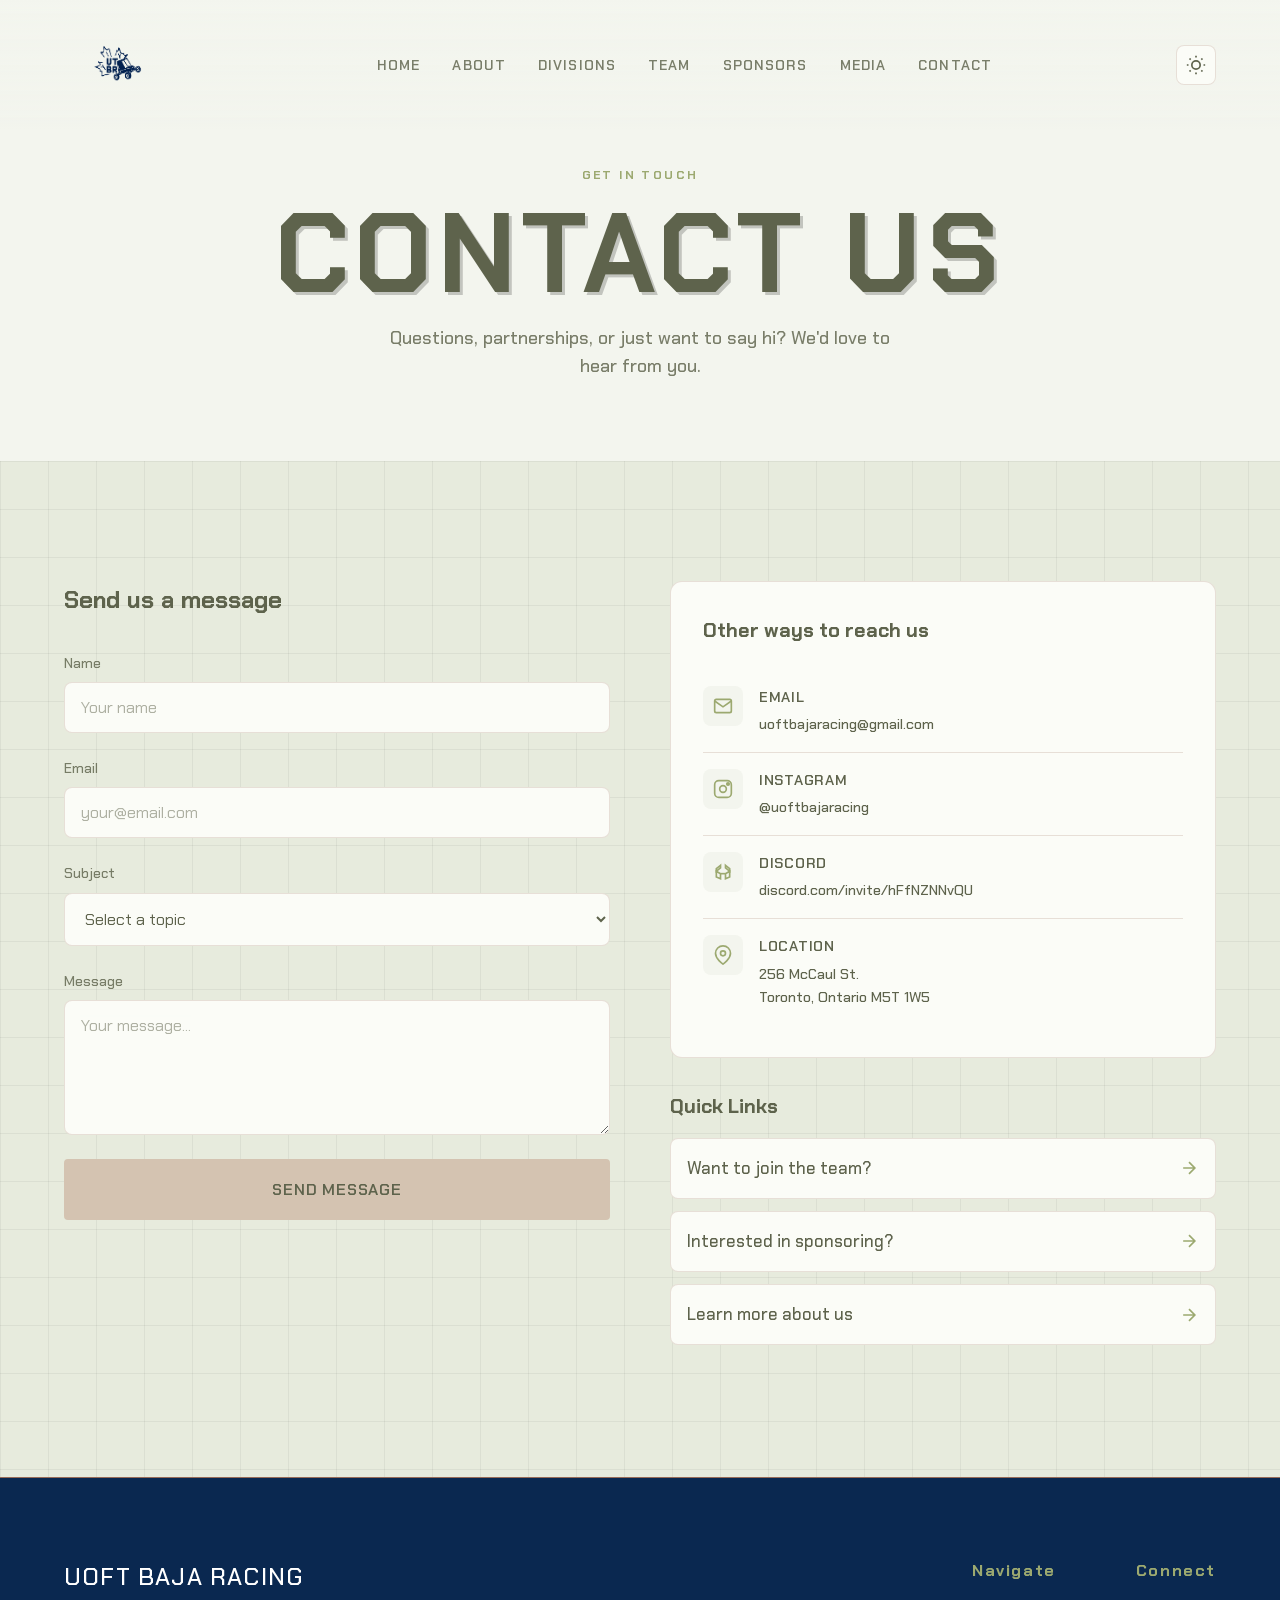
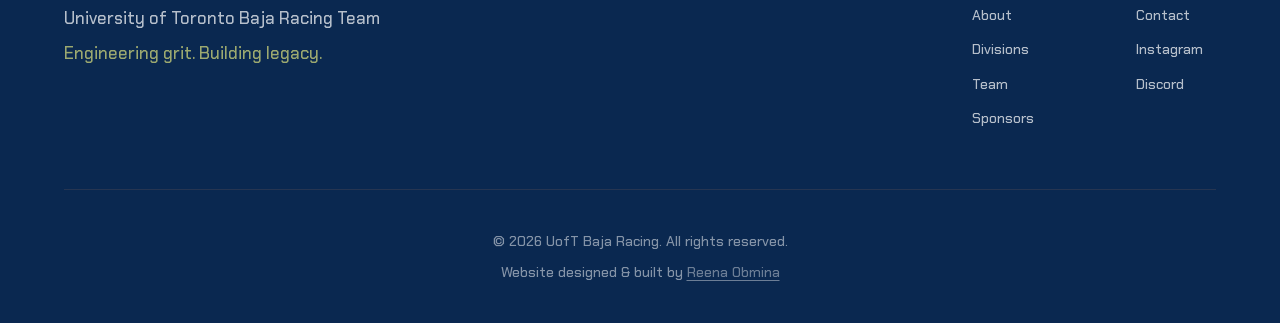
==== contact.html @ 7ea416b3 "improved design" ====
<!DOCTYPE html>
<html lang="en" data-theme="light">
<head>
    <meta charset="UTF-8">
    <meta name="viewport" content="width=device-width, initial-scale=1.0">
    <title>UofT Baja Racing</title>
    <link rel="icon" href="images/website_logo.png" type="image/png">
    <link rel="stylesheet" href="styles.css">
    <link rel="preconnect" href="https://fonts.googleapis.com">
    <link rel="preconnect" href="https://fonts.gstatic.com" crossorigin>
    <link href="https://fonts.googleapis.com/css2?family=Chakra+Petch:wght@400;500;600;700&display=swap" rel="stylesheet">
</head>
<body>
    <!-- Navigation -->
    <nav class="nav">
        <div class="nav-container">
            <a href="index.html" class="nav-logo">
                <img src="images/logo.png" alt="UofT Baja Racing" class="logo-img">
            </a>
            <ul class="nav-links">
                <li><a href="index.html">Home</a></li>
                <li><a href="about.html">About</a></li>
                <li><a href="divisions.html">Divisions</a></li>
                <li><a href="team.html">Team</a></li>
                <li><a href="sponsors.html">Sponsors</a></li>
                <li><a href="media.html">Media</a></li>
                <li><a href="contact.html" class="active">Contact</a></li>
            </ul>
            <button class="theme-toggle" id="themeToggle" aria-label="Toggle theme">
                <svg class="sun-icon" viewBox="0 0 24 24" fill="none" stroke="currentColor" stroke-width="2">
                    <circle cx="12" cy="12" r="5"/>
                    <path d="M12 1v2M12 21v2M4.22 4.22l1.42 1.42M18.36 18.36l1.42 1.42M1 12h2M21 12h2M4.22 19.78l1.42-1.42M18.36 5.64l1.42-1.42"/>
                </svg>
                <svg class="moon-icon" viewBox="0 0 24 24" fill="none" stroke="currentColor" stroke-width="2">
                    <path d="M21 12.79A9 9 0 1 1 11.21 3 7 7 0 0 0 21 12.79z"/>
                </svg>
            </button>
            <button class="nav-mobile-toggle" id="mobileToggle" aria-label="Toggle menu">
                <span></span>
                <span></span>
                <span></span>
            </button>
        </div>
    </nav>

    <!-- Page Header -->
    <section class="page-header">
        <div class="container">
            <span class="section-tag">GET IN TOUCH</span>
            <h1 class="page-title">CONTACT <span class="accent-forest">US</span></h1>
            <p class="page-subtitle">Questions, partnerships, or just want to say hi? We'd love to hear from you.</p>
        </div>
    </section>

    <!-- Contact Content -->
    <section class="contact-section">
        <div class="container">
            <div class="contact-grid">
                <!-- Contact Form -->
                <div class="contact-form-wrapper">
                    <h2>Send us a message</h2>
                    <form class="contact-form" action="#" method="POST">
                        <div class="form-group">
                            <label for="name">Name</label>
                            <input type="text" id="name" name="name" required placeholder="Your name">
                        </div>

                        <div class="form-group">
                            <label for="email">Email</label>
                            <input type="email" id="email" name="email" required placeholder="your@email.com">
                        </div>

                        <div class="form-group">
                            <label for="subject">Subject</label>
                            <select id="subject" name="subject" required>
                                <option value="" disabled selected>Select a topic</option>
                                <option value="general">General Inquiry</option>
                                <option value="sponsorship">Sponsorship</option>
                                <option value="recruitment">Joining the Team</option>
                                <option value="media">Media / Press</option>
                                <option value="other">Other</option>
                            </select>
                        </div>

                        <div class="form-group">
                            <label for="message">Message</label>
                            <textarea id="message" name="message" rows="5" required placeholder="Your message..."></textarea>
                        </div>

                        <button type="submit" class="btn btn-primary btn-large">Send Message</button>
                    </form>
                </div>

                <!-- Contact Info -->
                <div class="contact-info-wrapper">
                    <div class="contact-info-card">
                        <h3>Other ways to reach us</h3>

                        <div class="contact-method">
                            <div class="contact-icon">
                                <svg viewBox="0 0 24 24" fill="none" stroke="currentColor" stroke-width="2">
                                    <rect x="2" y="4" width="20" height="16" rx="2"/>
                                    <path d="M22 6l-10 7L2 6"/>
                                </svg>
                            </div>
                            <div class="contact-details">
                                <span class="contact-label">Email</span>
                                <a href="mailto:uoftbajaracing@gmail.com">uoftbajaracing@gmail.com</a>
                            </div>
                        </div>

                        <div class="contact-method">
                            <div class="contact-icon">
                                <svg viewBox="0 0 24 24" fill="none" stroke="currentColor" stroke-width="2">
                                    <rect x="2" y="2" width="20" height="20" rx="5"/>
                                    <circle cx="12" cy="12" r="4"/>
                                    <circle cx="18" cy="6" r="1.5" fill="currentColor"/>
                                </svg>
                            </div>
                            <div class="contact-details">
                                <span class="contact-label">Instagram</span>
                                <a href="https://www.instagram.com/uoftbajaracing/" target="_blank" rel="noopener">@uoftbajaracing</a>
                            </div>
                        </div>

                        <div class="contact-method">
                            <div class="contact-icon">
                                <svg viewBox="0 0 24 24" fill="none" stroke="currentColor" stroke-width="2">
                                    <path d="M9 4l-5 4v3l5-4V4z"/>
                                    <path d="M15 4l5 4v3l-5-4V4z"/>
                                    <path d="M9 20v-6l-5-3v7l5 2z"/>
                                    <path d="M15 20v-6l5-3v7l-5 2z"/>
                                    <path d="M9 14l6 0"/>
                                </svg>
                            </div>
                            <div class="contact-details">
                                <span class="contact-label">Discord</span>
                                <a href="https://discord.com/invite/hFfNZNNvQU" target="_blank" rel="noopener">discord.com/invite/hFfNZNNvQU</a>
                            </div>
                        </div>

                        <div class="contact-method">
                            <div class="contact-icon">
                                <svg viewBox="0 0 24 24" fill="none" stroke="currentColor" stroke-width="2">
                                    <path d="M21 10c0 7-9 13-9 13s-9-6-9-13a9 9 0 0 1 18 0z"/>
                                    <circle cx="12" cy="10" r="3"/>
                                </svg>
                            </div>
                            <div class="contact-details">
                                <span class="contact-label">Location</span>
                                <span>256 McCaul St.<br>Toronto, Ontario M5T 1W5</span>
                            </div>
                        </div>
                    </div>

                    <!-- Quick Links -->
                    <div class="contact-quick-links">
                        <h3>Quick Links</h3>
                        <a href="divisions.html" class="quick-link">
                            <span>Want to join the team?</span>
                            <svg viewBox="0 0 24 24" fill="none" stroke="currentColor" stroke-width="2">
                                <path d="M5 12h14M12 5l7 7-7 7"/>
                            </svg>
                        </a>
                        <a href="sponsors.html" class="quick-link">
                            <span>Interested in sponsoring?</span>
                            <svg viewBox="0 0 24 24" fill="none" stroke="currentColor" stroke-width="2">
                                <path d="M5 12h14M12 5l7 7-7 7"/>
                            </svg>
                        </a>
                        <a href="about.html" class="quick-link">
                            <span>Learn more about us</span>
                            <svg viewBox="0 0 24 24" fill="none" stroke="currentColor" stroke-width="2">
                                <path d="M5 12h14M12 5l7 7-7 7"/>
                            </svg>
                        </a>
                    </div>
                </div>
            </div>
        </div>
    </section>

    <!-- Footer -->
    <footer class="footer">
        <div class="container">
            <div class="footer-content">
                <div class="footer-brand">
                    <span class="footer-logo">UOFT BAJA RACING</span>
                    <p>University of Toronto Baja Racing Team</p>
                    <p class="footer-tagline">Engineering grit. Building legacy.</p>
                </div>
                <div class="footer-links">
                    <div class="footer-col">
                        <h4>Navigate</h4>
                        <a href="about.html">About</a>
                        <a href="divisions.html">Divisions</a>
                        <a href="team.html">Team</a>
                        <a href="sponsors.html">Sponsors</a>
                    </div>
                    <div class="footer-col">
                        <h4>Connect</h4>
                        <a href="contact.html">Contact</a>
                        <a href="https://www.instagram.com/uoftbajaracing/" target="_blank" rel="noopener">Instagram</a>
                        <a href="https://discord.com/invite/hFfNZNNvQU" target="_blank" rel="noopener">Discord</a>
                    </div>
                </div>
            </div>
            <div class="footer-bottom">
                <p>&copy; 2026 UofT Baja Racing. All rights reserved.</p>
                <p class="footer-uoft">Website designed & built by <a href="https://www.linkedin.com/in/reena-obmina/" target="_blank" rel="noopener">Reena Obmina</a></p>
            </div>
        </div>
    </footer>

    <script src="script.js"></script>
</body>
</html>
---- styles.css ----
/* ========================================
   UOFT BAJA RACING - MAIN STYLESHEET
   Bold. Modern. Rough. Clean. Engineered.
   ======================================== */

/* CSS Variables - Color System */
:root {
    /* Primary - Engineering Core */
    --deep-navy: #0A2850;
    --navy-light: #5e634c;
    --steel-blue: #76705B;

    /* Secondary - Earth / Baja */
    --dust-brown: #976B58;
    --sandstone: #D2B493;
    --weathered-clay: #A07F5C;
    --tan: #B5A288;
    --olive: #76705B;
    --sage-green: #9CA970;
    --forest-green: #5e634c;

    /* Neutrals */
    --warm-light: #D4C3B1;
    --soft-grey: #D9D9D9;
    --off-white: #F5F2ED;
    --cream: #E8DFD0;

    /* Functional */
    --text-primary: #F5F2ED;
    --text-secondary: rgba(245, 242, 237, 0.9);
    --bg-primary: #0A2850;
    --bg-secondary: #5e634c;
    --bg-card: rgba(118, 112, 91, 0.35);
    --border-color: rgba(245, 242, 237, 0.28);
    --accent: #9CA970;
    --accent-secondary: #D9D9D9;

    /* Typography */
    --font-display: 'Chakra Petch', -apple-system, BlinkMacSystemFont, sans-serif;
    --font-body: 'Chakra Petch', -apple-system, BlinkMacSystemFont, sans-serif;
    --font-accent: 'Chakra Petch', -apple-system, BlinkMacSystemFont, sans-serif;

    /* Spacing */
    --section-padding: 120px;
    --container-width: 1200px;

    /* Transitions */
    --transition-fast: 0.2s ease;
    --transition-medium: 0.4s ease;
    --transition-slow: 0.6s ease;
}

/* Light Mode */
[data-theme="light"] {
    --deep-navy: #5e634c;
    --text-primary: #5e634c;
    --text-secondary: rgba(94, 99, 76, 0.82);
    --bg-primary: #F3F5EE;
    --bg-secondary: #E7EBDD;
    --bg-card: #FBFCF7;
    --border-color: rgba(151, 107, 88, 0.2);
    --accent: #9CA970;
    --accent-secondary: #976B58;
}

/* ========================================
   DARK MODE ONLY STYLES
   These styles ONLY apply when NOT in light mode
   Softer dark mode with sage green and warm brown accents
   ======================================== */
html:not([data-theme="light"]) {
    --deep-navy: #D2B493;
    --text-primary: #F0EDE8;
    --text-secondary: rgba(230, 225, 215, 0.85);
    --bg-primary: #1a2520;
    --bg-secondary: #232f2a;
    --bg-card: rgba(156, 169, 112, 0.12);
    --border-color: rgba(210, 180, 147, 0.2);
    --accent: #9CA970;
    --accent-secondary: #D2B493;
}

/* Dark mode hero - sage green and warm brown accents */
html:not([data-theme="light"]) .hero-title-line:first-child {
    color: #B8C99A;
}

html:not([data-theme="light"]) .hero-title-line:last-child {
    color: #D2B493;
}

html:not([data-theme="light"]) .hero-badge {
    background: rgba(210, 180, 147, 0.15);
    border-color: rgba(210, 180, 147, 0.5);
    color: var(--text-primary);
}

html:not([data-theme="light"]) .hero-overlay {
    background: linear-gradient(135deg, rgba(26, 37, 32, 0.92) 0%, rgba(210, 180, 147, 0.2) 50%, rgba(156, 169, 112, 0.35) 100%);
}

/* Dark mode cards - sage green with warm brown accents */
html:not([data-theme="light"]) .event-card,
html:not([data-theme="light"]) .overview-card,
html:not([data-theme="light"]) .subteam-card,
html:not([data-theme="light"]) .division-card,
html:not([data-theme="light"]) .benefit-card,
html:not([data-theme="light"]) .package-card,
html:not([data-theme="light"]) .member-card,
html:not([data-theme="light"]) .contact-info-card,
html:not([data-theme="light"]) .quick-link,
html:not([data-theme="light"]) .media-card {
    background: rgba(156, 169, 112, 0.06);
    border-color: rgba(210, 180, 147, 0.15);
}

html:not([data-theme="light"]) .event-card:hover,
html:not([data-theme="light"]) .overview-card:hover,
html:not([data-theme="light"]) .subteam-card:hover,
html:not([data-theme="light"]) .division-card:hover,
html:not([data-theme="light"]) .benefit-card:hover,
html:not([data-theme="light"]) .member-card:hover {
    border-color: #D2B493;
    box-shadow: 0 12px 32px rgba(210, 180, 147, 0.12);
}

/* Dark mode list items - warm brown tint */
html:not([data-theme="light"]) .event-list li {
    background: rgba(210, 180, 147, 0.12);
    color: #D2B493;
}

html:not([data-theme="light"]) .division-skills span {
    background: rgba(210, 180, 147, 0.12);
    color: #D2B493;
}

/* Dark mode forms - sage green accents */
html:not([data-theme="light"]) .form-group input,
html:not([data-theme="light"]) .form-group select,
html:not([data-theme="light"]) .form-group textarea {
    background: rgba(156, 169, 112, 0.08);
    border-color: rgba(156, 169, 112, 0.25);
    color: var(--text-primary);
}

html:not([data-theme="light"]) .form-group input::placeholder,
html:not([data-theme="light"]) .form-group textarea::placeholder {
    color: rgba(184, 201, 154, 0.5);
}

html:not([data-theme="light"]) .form-group input:focus,
html:not([data-theme="light"]) .form-group select:focus,
html:not([data-theme="light"]) .form-group textarea:focus {
    border-color: #B8C99A;
    box-shadow: 0 0 0 3px rgba(156, 169, 112, 0.2);
}

/* Dark mode contact - sage green accent */
html:not([data-theme="light"]) .contact-icon {
    background: rgba(156, 169, 112, 0.12);
    border-color: rgba(156, 169, 112, 0.25);
}

/* Dark mode team - softer with sage green */
html:not([data-theme="light"]) .member-avatar {
    background: rgba(156, 169, 112, 0.1);
    border-color: rgba(156, 169, 112, 0.3);
}

html:not([data-theme="light"]) .team-photo {
    border-color: rgba(156, 169, 112, 0.3);
}

html:not([data-theme="light"]) .team-card:hover .team-photo {
    border-color: #B8C99A;
}

html:not([data-theme="light"]) .team-category-title {
    color: #976B58;
    border-bottom-color: #A07F5C;
}

html:not([data-theme="light"]) .team-role {
    color: #D2B493;
}

/* Dark mode sponsors - sage green accents */
html:not([data-theme="light"]) .sponsor-logo-large,
html:not([data-theme="light"]) .sponsor-logo-medium,
html:not([data-theme="light"]) .sponsor-logo-small {
    background: rgba(156, 169, 112, 0.08);
    border-color: rgba(156, 169, 112, 0.2);
}

html:not([data-theme="light"]) .sponsor-logo-large {
    border-color: rgba(156, 169, 112, 0.5);
    background: rgba(156, 169, 112, 0.12);
}

/* Dark mode milestone - sage green accents */
html:not([data-theme="light"]) .milestone-year {
    color: #B8C99A;
}

html:not([data-theme="light"]) .milestone-content {
    background: rgba(156, 169, 112, 0.08);
    border-color: rgba(156, 169, 112, 0.2);
}

html:not([data-theme="light"]) .milestone:hover .milestone-content {
    border-color: #B8C99A;
    box-shadow: 0 12px 24px rgba(156, 169, 112, 0.15);
}

/* Dark mode navigation - softer with sage green */
html:not([data-theme="light"]) .nav.scrolled {
    background: rgba(26, 37, 32, 0.95);
    box-shadow: 0 4px 20px rgba(156, 169, 112, 0.1);
}

html:not([data-theme="light"]) .theme-toggle {
    background: rgba(156, 169, 112, 0.12);
    border-color: rgba(156, 169, 112, 0.3);
}

html:not([data-theme="light"]) .theme-toggle:hover {
    background: rgba(156, 169, 112, 0.25);
    border-color: rgba(156, 169, 112, 0.5);
}

/* Dark mode buttons - sage green accents */
html:not([data-theme="light"]) .btn-primary {
    background: #9CA970;
    color: #1a2520;
    border-color: #9CA970;
}

html:not([data-theme="light"]) .btn-primary:hover {
    background: #B8C99A;
    border-color: #B8C99A;
    color: #1a2520;
}

html:not([data-theme="light"]) .btn-secondary {
    color: #B8C99A;
    border-color: #B8C99A;
}

html:not([data-theme="light"]) .btn-secondary:hover {
    background: #B8C99A;
    color: #1a2520;
}

/* Dark mode stats - warm brown accents */
html:not([data-theme="light"]) .about-stats,
html:not([data-theme="light"]) .competition-stats,
html:not([data-theme="light"]) .overview-stats {
    border-top-color: rgba(210, 180, 147, 0.4);
}

html:not([data-theme="light"]) .stat-number {
    color: #D2B493;
}

html:not([data-theme="light"]) .stat-label {
    color: var(--text-secondary);
}

/* Dark mode LinkedIn links - warm brown accent */
html:not([data-theme="light"]) .linkedin-link,
html:not([data-theme="light"]) .member-linkedin {
    background: rgba(210, 180, 147, 0.1);
    border-color: rgba(210, 180, 147, 0.25);
    color: #D2B493;
}

html:not([data-theme="light"]) .linkedin-link:hover,
html:not([data-theme="light"]) .member-linkedin:hover {
    background: #D2B493;
    border-color: #D2B493;
    color: #1a2520;
}

/* Dark mode social links - warm brown accent */
html:not([data-theme="light"]) .social-link {
    background: rgba(210, 180, 147, 0.1);
    border-color: rgba(210, 180, 147, 0.25);
    color: #D2B493;
}

html:not([data-theme="light"]) .social-link:hover {
    background: #D2B493;
    border-color: #D2B493;
    color: #1a2520;
}

/* Dark mode packages - sage green */
html:not([data-theme="light"]) .package-tier {
    color: #B8C99A;
}

html:not([data-theme="light"]) .package-benefits li {
    color: var(--text-secondary);
    border-bottom-color: rgba(156, 169, 112, 0.15);
}

/* Dark mode donate - sage green tint */
html:not([data-theme="light"]) .donate-card {
    background: rgba(156, 169, 112, 0.08);
    border-color: rgba(156, 169, 112, 0.25);
}

/* Dark mode blockquote - sage green accent */
html:not([data-theme="light"]) .mission-content blockquote {
    background: rgba(156, 169, 112, 0.08);
    border-left-color: #B8C99A;
    color: var(--text-secondary);
}

/* Dark mode featured subteam - sage green and brown gradient */
html:not([data-theme="light"]) .subteam-featured {
    background: linear-gradient(135deg, rgba(26, 37, 32, 0.95) 0%, rgba(210, 180, 147, 0.15) 50%, rgba(156, 169, 112, 0.25) 100%);
}

html:not([data-theme="light"]) .subteam-featured p {
    color: var(--text-secondary);
}

/* Dark mode join section - sage green and brown gradient */
html:not([data-theme="light"]) .join {
    background: linear-gradient(135deg, rgba(26, 37, 32, 0.95) 0%, rgba(210, 180, 147, 0.15) 50%, rgba(156, 169, 112, 0.3) 100%);
}

html:not([data-theme="light"]) .join-title {
    color: var(--text-primary);
}

html:not([data-theme="light"]) .join-title .accent {
    color: #D2B493;
}

html:not([data-theme="light"]) .join-subtitle {
    color: var(--text-secondary);
}

html:not([data-theme="light"]) .join-feature {
    color: var(--text-primary);
}

html:not([data-theme="light"]) .join-feature svg {
    color: #D2B493;
}

html:not([data-theme="light"]) .join-social span {
    color: var(--text-secondary);
}

/* Dark mode home CTA - sage green and brown gradient */
html:not([data-theme="light"]) .home-cta {
    background: linear-gradient(135deg, rgba(26, 37, 32, 0.95) 0%, rgba(210, 180, 147, 0.12) 50%, rgba(156, 169, 112, 0.25) 100%);
}

html:not([data-theme="light"]) .cta-content h2 {
    color: var(--text-primary);
}

html:not([data-theme="light"]) .cta-content p {
    color: var(--text-secondary);
}

/* Dark mode sponsor CTA - sage green accent */
html:not([data-theme="light"]) .sponsor-cta {
    background: linear-gradient(135deg, rgba(156, 169, 112, 0.1) 0%, rgba(156, 169, 112, 0.05) 100%);
    border-color: rgba(156, 169, 112, 0.4);
}

html:not([data-theme="light"]) .sponsor-cta h3 {
    color: var(--text-primary);
}

html:not([data-theme="light"]) .sponsor-cta p {
    color: var(--text-secondary);
}

/* Dark mode scrollbar - sage green */
html:not([data-theme="light"]) .history-track-container::-webkit-scrollbar-track {
    background: rgba(156, 169, 112, 0.1);
}

html:not([data-theme="light"]) .history-track-container::-webkit-scrollbar-thumb {
    background: #9CA970;
}

/* Dark mode footer - blue background like light mode */
html:not([data-theme="light"]) .footer {
    background: #061A38;
    color: #FFFFFF;
    border-top-color: rgba(210, 180, 147, 0.3);
}

html:not([data-theme="light"]) .footer-brand p {
    color: rgba(255, 255, 255, 0.7);
}

html:not([data-theme="light"]) .footer-col h4 {
    color: #9CA970;
}

html:not([data-theme="light"]) .footer-col a {
    color: rgba(255, 255, 255, 0.7);
}

html:not([data-theme="light"]) .footer-col a:hover {
    color: #FFFFFF;
}

html:not([data-theme="light"]) .footer-bottom p {
    color: rgba(255, 255, 255, 0.5);
}

/* Reset & Base */
*, *::before, *::after {
    margin: 0;
    padding: 0;
    box-sizing: border-box;
}

html {
    scroll-behavior: smooth;
}

body {
    font-family: var(--font-body);
    font-weight: 500;
    font-size: 17px;
    background-color: var(--bg-primary);
    color: var(--text-primary);
    line-height: 1.6;
    overflow-x: hidden;
    transition: background-color var(--transition-medium), color var(--transition-medium);
    cursor: url("data:image/svg+xml,%3Csvg xmlns='http://www.w3.org/2000/svg' width='30' height='30' viewBox='0 0 30 30'%3E%3Ccircle cx='8' cy='8' r='6' fill='none' stroke='%239CA970' stroke-width='2'/%3E%3C/svg%3E") 8 8, auto;
}

a {
    color: inherit;
    text-decoration: none;
}

a,
button,
.btn,
.nav-links a,
.nav-cta,
.theme-toggle,
.nav-mobile-toggle {
    cursor: url("data:image/svg+xml,%3Csvg xmlns='http://www.w3.org/2000/svg' width='32' height='32' viewBox='0 0 32 32'%3E%3Ccircle cx='8' cy='8' r='6.5' fill='none' stroke='%239CA970' stroke-width='2'/%3E%3C/svg%3E") 8 8, pointer;
}

[data-theme="light"] body {
    cursor: url("data:image/svg+xml,%3Csvg xmlns='http://www.w3.org/2000/svg' width='30' height='30' viewBox='0 0 30 30'%3E%3Ccircle cx='8' cy='8' r='6' fill='none' stroke='%235e634c' stroke-width='2'/%3E%3C/svg%3E") 8 8, auto;
}

[data-theme="light"] a,
[data-theme="light"] button,
[data-theme="light"] .btn,
[data-theme="light"] .nav-links a,
[data-theme="light"] .nav-cta,
[data-theme="light"] .theme-toggle,
[data-theme="light"] .nav-mobile-toggle {
    cursor: url("data:image/svg+xml,%3Csvg xmlns='http://www.w3.org/2000/svg' width='32' height='32' viewBox='0 0 32 32'%3E%3Ccircle cx='8' cy='8' r='6.5' fill='none' stroke='%235e634c' stroke-width='2'/%3E%3C/svg%3E") 8 8, pointer;
}

@media (pointer: coarse) {
    body,
    a,
    button,
    .btn,
    .nav-links a,
    .nav-cta,
    .theme-toggle,
    .nav-mobile-toggle {
        cursor: auto;
    }
}

img {
    max-width: 100%;
    height: auto;
}

/* Container */
.container {
    max-width: var(--container-width);
    margin: 0 auto;
    padding: 0 24px;
}

/* Typography */
.accent {
    color: var(--accent);
}

.accent-forest {
    color: var(--forest-green);
}

/* Dark mode: accent-forest becomes white for visibility */
html:not([data-theme="light"]) .accent-forest {
    color: #FFFFFF;
}

.accent-brown {
    color: var(--dust-brown);
}

/* Dark mode: accent-brown uses the same brown as light mode */
html:not([data-theme="light"]) .accent-brown {
    color: #976B58;
}

.accent-white {
    color: #FFFFFF;
}

.lead {
    font-size: 1.25rem;
    line-height: 1.7;
    margin-bottom: 1rem;
}

/* Section Styling */
.section-header {
    margin-bottom: 60px;
}

.section-tag {
    display: inline-block;
    font-family: var(--font-body);
    font-size: 0.75rem;
    font-weight: 700;
    letter-spacing: 0.2em;
    text-transform: uppercase;
    color: var(--accent);
    margin-bottom: 16px;
}

.section-title {
    font-family: var(--font-display);
    font-size: clamp(3rem, 8vw, 5rem);
    font-weight: 400;
    letter-spacing: 0.08em;
    line-height: 1;
    text-transform: uppercase;
    text-shadow: 2px 3px 0 rgba(0, 0, 0, 0.18);
}

.section-subtitle {
    font-size: 1.125rem;
    color: var(--text-secondary);
    margin-top: 16px;
    max-width: 500px;
}

/* Buttons */
.btn {
    display: inline-flex;
    align-items: center;
    justify-content: center;
    padding: 14px 28px;
    font-family: var(--font-body);
    font-size: 0.875rem;
    font-weight: 600;
    letter-spacing: 0.05em;
    text-transform: uppercase;
    border: 2px solid transparent;
    border-radius: 4px;
    cursor: pointer;
    transition: transform var(--transition-fast), background-color var(--transition-fast), color var(--transition-fast), border-color var(--transition-fast), box-shadow var(--transition-fast);
    transform: translateZ(0);
}

.btn-primary {
    background: var(--accent);
    color: var(--deep-navy);
    border-color: var(--accent);
}

.btn-primary:hover {
    background: var(--weathered-clay);
    border-color: var(--weathered-clay);
    transform: translateY(-2px) scale(1.02);
    box-shadow: 0 10px 24px rgba(0, 0, 0, 0.18);
}

[data-theme="light"] .btn-primary {
    background: var(--warm-light);
    border-color: var(--warm-light);
    color: var(--forest-green);
}

[data-theme="light"] .btn-primary:hover {
    background: var(--sandstone);
    border-color: var(--sandstone);
    color: var(--forest-green);
}

.btn-secondary {
    background: transparent;
    color: var(--text-primary);
    border-color: var(--text-primary);
}

.btn-secondary:hover {
    background: var(--text-primary);
    color: var(--bg-primary);
    transform: translateY(-2px) scale(1.02);
}

[data-theme="light"] .btn-secondary {
    color: var(--forest-green);
    border-color: var(--forest-green);
}

[data-theme="light"] .btn-secondary:hover {
    background: var(--forest-green);
    color: #FFFFFF;
}

.btn-ghost {
    background: transparent;
    color: var(--text-secondary);
    border-color: transparent;
}

.btn-ghost:hover {
    color: var(--text-primary);
    transform: translateY(-2px) scale(1.02);
}

.btn-large {
    padding: 18px 40px;
    font-size: 1rem;
}

/* ========================================
   NAVIGATION
   ======================================== */
.nav {
    position: fixed;
    top: 0;
    left: 0;
    right: 0;
    z-index: 1000;
    padding: 20px 0;
    background: linear-gradient(to bottom, var(--bg-primary), transparent);
    transition: all var(--transition-medium);
}

.nav.scrolled {
    background: var(--bg-primary);
    padding: 12px 0;
    box-shadow: 0 4px 20px rgba(0, 0, 0, 0.3);
}

.nav-container {
    max-width: var(--container-width);
    margin: 0 auto;
    padding: 0 24px;
    display: flex;
    align-items: center;
    justify-content: space-between;
}

.nav-logo {
    display: flex;
    align-items: center;
}

.logo-img {
    height: clamp(64px, 7vw, 90px);
    width: auto;
    transition: all var(--transition-fast);
}

[data-theme="light"] .logo-img {
    /* Logo is transparent, no filter needed */
}

html:not([data-theme="light"]) .logo-img {
    filter: brightness(0) invert(1);
}

.logo-text {
    font-family: var(--font-display);
    font-size: 1.5rem;
    letter-spacing: 0.05em;
}

.logo-accent {
    color: var(--accent);
}

.nav-links {
    display: flex;
    align-items: center;
    gap: 32px;
    list-style: none;
}

.nav-links a {
    font-size: 0.875rem;
    font-weight: 600;
    letter-spacing: 0.08em;
    text-transform: uppercase;
    color: var(--text-secondary);
    transition: color var(--transition-fast), transform var(--transition-fast);
}

.nav-links a:hover {
    color: var(--text-primary);
    transform: translateY(-1px) scale(1.02);
}

.nav-cta {
    padding: 10px 20px;
    background: var(--accent);
    color: var(--deep-navy) !important;
    border-radius: 4px;
    transition: background-color var(--transition-fast), transform var(--transition-fast);
}

.nav-cta:hover {
    background: var(--weathered-clay);
    transform: translateY(-1px) scale(1.02);
}

/* Theme Toggle */
.theme-toggle {
    display: flex;
    align-items: center;
    justify-content: center;
    width: 40px;
    height: 40px;
    background: var(--bg-card);
    border: 1px solid var(--border-color);
    border-radius: 8px;
    cursor: pointer;
    transition: all var(--transition-fast);
}

.theme-toggle:hover {
    background: var(--steel-blue);
}

.theme-toggle svg {
    width: 20px;
    height: 20px;
    color: var(--text-primary);
}

.sun-icon {
    display: none;
}

[data-theme="light"] .sun-icon {
    display: block;
}

[data-theme="light"] .moon-icon {
    display: none;
}

/* Mobile Toggle */
.nav-mobile-toggle {
    display: none;
    flex-direction: column;
    gap: 5px;
    background: none;
    border: none;
    cursor: pointer;
    padding: 5px;
}

.nav-mobile-toggle span {
    display: block;
    width: 24px;
    height: 2px;
    background: var(--text-primary);
    transition: all var(--transition-fast);
}

/* ========================================
   HERO SECTION
   ======================================== */
.hero {
    position: relative;
    min-height: 100svh;
    height: 100svh;
    display: flex;
    align-items: center;
    justify-content: center;
    padding: clamp(72px, 12vh, 96px) 24px clamp(40px, 8vh, 64px);
    overflow: hidden;
    background-size: cover;
    background-position: center;
    background-repeat: no-repeat;
}

.hero-overlay {
    position: absolute;
    inset: 0;
    background: linear-gradient(135deg, rgba(10, 40, 80, 0.82) 0%, rgba(94, 99, 76, 0.7) 100%);
    z-index: 0;
}

[data-theme="light"] .hero-overlay {
    background: linear-gradient(135deg, rgba(245, 242, 237, 0.92) 0%, rgba(151, 107, 88, 0.2) 50%, rgba(156, 169, 112, 0.3) 100%);
}

.hero-bg {
    position: absolute;
    inset: 0;
    z-index: 0;
}

.hero-grid {
    position: absolute;
    inset: 0;
    background-image:
        linear-gradient(var(--border-color) 1px, transparent 1px),
        linear-gradient(90deg, var(--border-color) 1px, transparent 1px);
    background-size: 60px 60px;
    opacity: 0.62;
    animation: gridMove 20s linear infinite;
}

@keyframes gridMove {
    0% { transform: translate(0, 0); }
    100% { transform: translate(60px, 60px); }
}

.hero-dust {
    position: absolute;
    inset: 0;
    background: radial-gradient(ellipse at bottom, var(--accent-secondary) 0%, var(--dust-brown) 35%, transparent 75%);
    opacity: 0.25;
}

.hero-content {
    position: relative;
    z-index: 1;
    text-align: center;
    max-width: 760px;
}

.hero-badge {
    display: inline-block;
    padding: 8px 20px;
    background: rgba(156, 169, 112, 0.2);
    border: 1px solid var(--accent);
    border-radius: 50px;
    font-size: 0.75rem;
    font-weight: 600;
    letter-spacing: 0.15em;
    color: var(--accent-secondary);
    margin-bottom: 18px;
}

[data-theme="light"] .hero-badge {
    background: rgba(156, 169, 112, 0.18);
    color: var(--text-primary);
}

.hero-title {
    font-family: var(--font-display);
    font-size: clamp(3.4rem, 9vw, 7.2rem);
    font-weight: 600;
    line-height: 0.98;
    letter-spacing: 0.02em;
    margin-bottom: 16px;
    text-transform: uppercase;
    text-shadow: 2px 3px 0 rgba(0, 0, 0, 0.25);
    color: inherit;
}

.hero-title-line:first-child {
    font-size: clamp(1.6rem, 3.6vw, 3rem);
    letter-spacing: 0.18em;
    opacity: 0.85;
    color: var(--forest-green);
}

.hero-title-line:last-child {
    font-size: clamp(4.6rem, 12vw, 10rem);
    letter-spacing: 0.04em;
    color: #7F543F;
    text-shadow: 0 4px 0 rgba(0, 0, 0, 0.25);
}

.hero-title-line {
    display: block;
}

.hero-title-line.accent {
    color: inherit;
}

.hero-subtitle {
    font-size: 1rem;
    color: #F7F6F2;
    max-width: 620px;
    margin: 0 auto 24px;
    text-shadow: 0 3px 12px rgba(0, 0, 0, 0.55);
}

.hero-ctas {
    display: flex;
    flex-wrap: wrap;
    justify-content: center;
    gap: 12px;
}

.hero .btn {
    padding: 12px 22px;
    font-size: 0.8rem;
}

.hero .btn-primary {
    background: var(--accent);
    color: var(--deep-navy);
    border-color: var(--accent);
}

.hero .btn-primary:hover {
    background: var(--weathered-clay);
    border-color: var(--weathered-clay);
}

.hero .btn-secondary {
    color: var(--forest-green);
    border-color: var(--sandstone);
    background: var(--sandstone);
}

.hero .btn-secondary:hover {
    background: var(--warm-light);
    border-color: var(--warm-light);
}

html:not([data-theme="light"]) .hero .btn-secondary {
    color: #FFFFFF;
}

.hero .btn-ghost {
    color: var(--off-white);
    border-color: rgba(210, 180, 147, 0.7);
    background: rgba(210, 180, 147, 0.22);
}

.hero .btn-ghost:hover {
    color: var(--off-white);
    background: rgba(210, 180, 147, 0.35);
}

@media (max-height: 820px) {
    .hero {
        padding: clamp(64px, 10vh, 80px) 24px clamp(32px, 6vh, 48px);
    }

    .hero-badge {
        margin-bottom: 12px;
    }

    .hero-title {
        font-size: clamp(2.4rem, 6.8vw, 5.2rem);
        margin-bottom: 12px;
    }

    .hero-subtitle {
        font-size: 0.95rem;
        margin-bottom: 18px;
    }

    .hero-ctas {
        gap: 10px;
    }

    .hero-scroll-indicator {
        display: none;
    }
}

@media (max-height: 760px) {
    .hero-title {
        font-size: clamp(2.2rem, 6.2vw, 4.4rem);
    }

    .hero-subtitle {
        font-size: 0.9rem;
    }
}

.hero-scroll-indicator {
    position: absolute;
    bottom: 40px;
    left: 50%;
    transform: translateX(-50%);
    display: flex;
    flex-direction: column;
    align-items: center;
    gap: 12px;
    font-size: 0.75rem;
    color: var(--text-secondary);
    letter-spacing: 0.1em;
    text-transform: uppercase;
    animation: bounce 2s ease-in-out infinite;
}

.scroll-arrow {
    width: 20px;
    height: 20px;
    border-right: 2px solid var(--text-secondary);
    border-bottom: 2px solid var(--text-secondary);
    transform: rotate(45deg);
}

@keyframes bounce {
    0%, 100% { transform: translateX(-50%) translateY(0); }
    50% { transform: translateX(-50%) translateY(10px); }
}

.hero-car-silhouette {
    position: absolute;
    bottom: -50px;
    right: -100px;
    width: 600px;
    height: 300px;
    background: linear-gradient(135deg, var(--dust-brown) 0%, var(--weathered-clay) 40%, transparent 70%);
    opacity: 0.15;
    clip-path: polygon(20% 100%, 30% 60%, 50% 50%, 80% 60%, 90% 100%);
}

/* ========================================
   ABOUT SECTION
   ======================================== */
.about {
    padding: var(--section-padding) 0;
    background: var(--bg-secondary);
}

[data-theme="light"] .about {
    background: var(--bg-secondary);
}

.about-grid {
    display: grid;
    grid-template-columns: 1fr 1fr;
    gap: 60px;
    margin-bottom: 80px;
}

.about-intro p {
    color: var(--text-secondary);
    margin-bottom: 1rem;
}

.about-intro strong {
    color: var(--text-primary);
}

.about-events {
    display: grid;
    gap: 24px;
}

.event-card {
    padding: 32px;
    background: var(--bg-card);
    border: 1px solid var(--border-color);
    border-radius: 12px;
    transition: all var(--transition-medium);
}

.event-card:hover {
    transform: translateY(-4px);
    border-color: var(--accent);
}

.event-icon {
    width: 48px;
    height: 48px;
    margin-bottom: 16px;
    color: var(--accent);
}

.event-card h3 {
    font-family: var(--font-display);
    font-size: 1.5rem;
    letter-spacing: 0.02em;
    margin-bottom: 8px;
}

.event-card p {
    color: var(--text-secondary);
    font-size: 0.9rem;
    margin-bottom: 16px;
}

.event-list {
    list-style: none;
    display: flex;
    flex-wrap: wrap;
    gap: 8px;
}

.event-list li {
    padding: 4px 12px;
    background: var(--bg-primary);
    border-radius: 4px;
    font-size: 0.75rem;
    font-weight: 500;
    color: var(--text-secondary);
}

[data-theme="light"] .event-list li {
    background: rgba(151, 107, 88, 0.1);
    color: var(--dust-brown);
}

.about-stats {
    display: grid;
    grid-template-columns: repeat(4, 1fr);
    gap: 24px;
    padding-top: 60px;
    border-top: 2px solid var(--dust-brown);
}

.stat {
    text-align: center;
}

.stat-number {
    display: block;
    font-family: var(--font-display);
    font-size: 3rem;
    color: var(--accent);
    line-height: 1;
}

.stat-label {
    font-size: 0.875rem;
    color: var(--text-secondary);
    text-transform: uppercase;
    letter-spacing: 0.05em;
}

/* ========================================
   HISTORY SECTION - HORIZONTAL SCROLL
   ======================================== */
.history {
    padding: var(--section-padding) 0;
    background: var(--bg-primary);
    overflow: hidden;
}

.history-header {
    text-align: center;
    padding: 0 24px;
    margin-bottom: 60px;
}

.history-instruction {
    color: var(--text-secondary);
    font-size: 0.875rem;
    margin-top: 16px;
}

.history-track-container {
    position: relative;
    overflow-x: auto;
    overflow-y: hidden;
    cursor: grab;
    -webkit-overflow-scrolling: touch;
    scrollbar-width: thin;
    scrollbar-color: var(--accent) var(--bg-card);
}

.history-track-container::-webkit-scrollbar {
    height: 8px;
}

.history-track-container::-webkit-scrollbar-track {
    background: var(--bg-card);
}

.history-track-container::-webkit-scrollbar-thumb {
    background: var(--accent);
    border-radius: 4px;
}

.history-track {
    position: relative;
    display: flex;
    min-width: max-content;
    padding: 60px 100px 100px;
}

.track-line {
    position: absolute;
    top: 140px;
    left: 0;
    right: 0;
    height: 4px;
    background: var(--dust-brown);
    opacity: 0.4;
}

.track-line::before {
    content: '';
    position: absolute;
    top: 0;
    left: 0;
    height: 100%;
    width: var(--progress, 0%);
    background: linear-gradient(90deg, var(--dust-brown), var(--sandstone));
    transition: width var(--transition-medium);
}

.track-car {
    position: absolute;
    top: 100px;
    left: 100px;
    width: 80px;
    height: 40px;
    color: var(--dust-brown);
    z-index: 10;
    transition: left var(--transition-medium);
    filter: drop-shadow(0 4px 12px rgba(151, 107, 88, 0.5));
}

.history-milestones {
    display: flex;
    gap: 200px;
}

.milestone {
    position: relative;
    width: 280px;
    flex-shrink: 0;
}

.milestone-marker {
    position: absolute;
    top: 80px;
    left: 0;
    width: 20px;
    height: 20px;
    background: var(--bg-primary);
    border: 4px solid var(--dust-brown);
    border-radius: 50%;
    z-index: 5;
    transition: all var(--transition-fast);
}

.milestone:hover .milestone-marker {
    transform: scale(1.3);
    background: var(--sandstone);
    border-color: var(--sandstone);
}

.milestone-content {
    padding-top: 120px;
}

.milestone-year {
    display: inline-block;
    font-family: var(--font-display);
    font-size: 3rem;
    color: var(--sandstone);
    line-height: 1;
    margin-bottom: 8px;
}

.milestone-content h3 {
    font-family: var(--font-display);
    font-size: 1.5rem;
    letter-spacing: 0.02em;
    margin-bottom: 12px;
}

.milestone-content p {
    color: var(--text-secondary);
    font-size: 0.9rem;
    line-height: 1.6;
}

.history-progress {
    padding: 40px 24px 0;
    max-width: 600px;
    margin: 0 auto;
}

.progress-bar {
    height: 4px;
    background: rgba(151, 107, 88, 0.3);
    border-radius: 2px;
    overflow: hidden;
}

.progress-fill {
    height: 100%;
    background: linear-gradient(90deg, var(--dust-brown), var(--sandstone));
    width: 0%;
    transition: width var(--transition-medium);
}

.progress-years {
    display: flex;
    justify-content: space-between;
    margin-top: 8px;
    font-size: 0.75rem;
    color: var(--text-secondary);
    font-weight: 600;
}

/* ========================================
   SUBTEAMS SECTION
   ======================================== */
.subteams {
    padding: var(--section-padding) 0;
    background: var(--bg-secondary);
}

[data-theme="light"] .subteams {
    background: var(--bg-secondary);
}

.subteams-grid {
    display: grid;
    grid-template-columns: repeat(3, 1fr);
    gap: 24px;
}

.subteam-card {
    padding: 40px 32px;
    background: var(--bg-card);
    border: 1px solid var(--border-color);
    border-radius: 12px;
    transition: transform var(--transition-medium), border-color var(--transition-medium), box-shadow var(--transition-medium);
}

.subteam-card:hover {
    transform: translateY(-8px);
    border-color: var(--accent);
    box-shadow: 0 20px 40px rgba(0, 0, 0, 0.2);
}

.subteam-featured {
    grid-column: span 3;
    display: grid;
    grid-template-columns: auto 1fr;
    gap: 32px;
    align-items: center;
    background: linear-gradient(135deg, var(--deep-navy) 0%, var(--steel-blue) 100%);
}

[data-theme="light"] .subteam-featured {
    background: linear-gradient(135deg, var(--warm-light) 0%, rgba(151, 107, 88, 0.12) 50%, rgba(156, 169, 112, 0.25) 100%);
    color: var(--text-primary);
}

.subteam-featured p {
    color: rgba(255, 255, 255, 0.8);
}

[data-theme="light"] .subteam-featured p {
    color: var(--text-secondary);
}

.subteam-icon {
    width: 56px;
    height: 56px;
    margin-bottom: 20px;
    color: var(--accent);
}

.subteam-featured .subteam-icon {
    margin-bottom: 0;
    width: 72px;
    height: 72px;
}

.subteam-card h3 {
    font-family: var(--font-display);
    font-size: 1.5rem;
    letter-spacing: 0.02em;
    margin-bottom: 12px;
}

.subteam-card p {
    color: var(--text-secondary);
    font-size: 0.9rem;
}

/* ========================================
   TEAM SECTION
   ======================================== */
.team {
    padding: var(--section-padding) 0;
    background: var(--bg-primary);
}

.team-category {
    font-family: var(--font-display);
    font-size: 1.25rem;
    letter-spacing: 0.1em;
    color: var(--dust-brown);
    margin-bottom: 32px;
    padding-bottom: 16px;
    border-bottom: 2px solid var(--weathered-clay);
}

.team-leadership {
    margin-bottom: 80px;
}

.team-grid {
    display: grid;
    grid-template-columns: repeat(3, 1fr);
    gap: 32px;
}

.team-member {
    text-align: center;
}

.member-photo {
    position: relative;
    width: 200px;
    height: 200px;
    margin: 0 auto 20px;
    border-radius: 12px;
    overflow: hidden;
    background: var(--bg-card);
    border: 2px solid var(--dust-brown);
    transition: all var(--transition-medium);
}

.team-member:hover .member-photo {
    border-color: var(--sandstone);
    transform: scale(1.05);
    box-shadow: 0 8px 24px rgba(151, 107, 88, 0.3);
}

.photo-placeholder {
    width: 100%;
    height: 100%;
    display: flex;
    align-items: center;
    justify-content: center;
    color: var(--text-secondary);
}

.photo-placeholder svg {
    width: 60%;
    height: 60%;
    opacity: 0.5;
}

.member-info h4 {
    font-family: var(--font-display);
    font-size: 1.25rem;
    letter-spacing: 0.02em;
    margin-bottom: 4px;
}

.member-role {
    font-size: 0.875rem;
    color: var(--text-secondary);
}

.team-grid-small {
    grid-template-columns: repeat(6, 1fr);
    gap: 24px;
}

.team-member-small {
    text-align: center;
}

.member-avatar {
    width: 80px;
    height: 80px;
    margin: 0 auto 12px;
    background: var(--bg-card);
    border: 2px solid var(--weathered-clay);
    border-radius: 50%;
    transition: all var(--transition-fast);
}

.team-member-small:hover .member-avatar {
    border-color: var(--sandstone);
    transform: scale(1.1);
    box-shadow: 0 4px 16px rgba(151, 107, 88, 0.3);
}

.member-name {
    font-size: 0.875rem;
    font-weight: 500;
}

/* ========================================
   SPONSORS SECTION
   ======================================== */
.sponsors {
    padding: var(--section-padding) 0;
    background: var(--bg-secondary);
}

[data-theme="light"] .sponsors {
    background: var(--bg-secondary);
}

.sponsors-message {
    max-width: 700px;
    margin: 0 auto 60px;
    text-align: center;
}

.sponsors-message p {
    font-size: 1.25rem;
    font-style: italic;
    color: var(--text-secondary);
    line-height: 1.8;
}

.sponsor-tiers {
    display: flex;
    flex-direction: column;
    gap: 48px;
    margin-bottom: 80px;
}

.sponsor-tier {
    text-align: center;
}

.tier-title {
    font-family: var(--font-display);
    font-size: 1.25rem;
    letter-spacing: 0.1em;
    margin-bottom: 24px;
    color: var(--text-secondary);
}

.tier-diamond .tier-title {
    color: var(--sandstone);
    text-shadow: 0 0 20px rgba(197, 152, 106, 0.3);
}

.tier-logos {
    display: flex;
    justify-content: center;
    flex-wrap: wrap;
    gap: 24px;
}

.sponsor-logo {
    display: flex;
    align-items: center;
    justify-content: center;
    padding: 32px 48px;
    background: var(--bg-card);
    border: 1px solid var(--border-color);
    border-radius: 8px;
    font-size: 0.875rem;
    color: var(--text-secondary);
    transition: all var(--transition-fast);
}

.tier-diamond .sponsor-logo {
    padding: 48px 80px;
    border-color: var(--sandstone);
    background: rgba(197, 152, 106, 0.1);
}

.sponsor-logo:hover {
    border-color: var(--accent);
    transform: translateY(-4px);
}

.sponsor-cta {
    text-align: center;
    padding: 60px;
    background: linear-gradient(135deg, rgba(151, 107, 88, 0.1) 0%, rgba(160, 127, 92, 0.05) 100%);
    border: 2px solid var(--dust-brown);
    border-radius: 16px;
}

.sponsor-cta h3 {
    font-family: var(--font-display);
    font-size: 2rem;
    letter-spacing: 0.02em;
    margin-bottom: 16px;
}

.sponsor-cta p {
    color: var(--text-secondary);
    max-width: 500px;
    margin: 0 auto 32px;
}

.sponsor-actions {
    display: flex;
    justify-content: center;
    gap: 16px;
    flex-wrap: wrap;
}

/* ========================================
   JOIN SECTION
   ======================================== */
.join {
    position: relative;
    padding: var(--section-padding) 0;
    background: linear-gradient(135deg, var(--deep-navy) 0%, var(--deep-navy) 100%);
    overflow: hidden;
}

[data-theme="light"] .join {
    background: linear-gradient(135deg, var(--warm-light) 0%, rgba(151, 107, 88, 0.15) 50%, rgba(156, 169, 112, 0.2) 100%);
}

.join-bg {
    position: absolute;
    inset: 0;
}

.join-grid {
    position: absolute;
    inset: 0;
    background-image:
        linear-gradient(rgba(255, 255, 255, 0.09) 1px, transparent 1px),
        linear-gradient(90deg, rgba(255, 255, 255, 0.06) 1px, transparent 1px);
    background-size: 40px 40px;
}

.join-content {
    position: relative;
    z-index: 1;
    text-align: center;
    max-width: 600px;
    margin: 0 auto;
}

.join .section-tag {
    color: var(--sandstone);
}

.join-title {
    font-family: var(--font-display);
    font-size: clamp(2.5rem, 6vw, 4rem);
    letter-spacing: 0.02em;
    line-height: 1.1;
    margin-bottom: 16px;
    color: #FFFFFF;
}

.join-title .accent {
    color: var(--sandstone);
}

.join-subtitle {
    font-size: 1.25rem;
    color: rgba(255, 255, 255, 0.7);
    margin-bottom: 48px;
}

.join-features {
    display: grid;
    grid-template-columns: 1fr 1fr;
    gap: 16px 32px;
    margin-bottom: 48px;
    text-align: left;
}

.join-feature {
    display: flex;
    align-items: center;
    gap: 12px;
    color: rgba(255, 255, 255, 0.9);
}

.join-feature svg {
    width: 24px;
    height: 24px;
    color: var(--sandstone);
    flex-shrink: 0;
}

.join-cta {
    margin-bottom: 48px;
}

.join-social {
    display: flex;
    flex-direction: column;
    align-items: center;
    gap: 16px;
}

.join-social span {
    font-size: 0.875rem;
    color: rgba(255, 255, 255, 0.5);
    text-transform: uppercase;
    letter-spacing: 0.1em;
}

.social-links {
    display: flex;
    gap: 16px;
}

.social-link {
    display: flex;
    align-items: center;
    justify-content: center;
    width: 48px;
    height: 48px;
    background: rgba(255, 255, 255, 0.1);
    border: 1px solid rgba(255, 255, 255, 0.2);
    border-radius: 8px;
    color: #FFFFFF;
    transition: all var(--transition-fast);
}

.social-link:hover {
    background: var(--accent);
    border-color: var(--accent);
    color: var(--deep-navy);
    transform: translateY(-4px);
}

[data-theme="light"] .join .section-tag {
    color: var(--accent);
}

[data-theme="light"] .join-title {
    color: var(--text-primary);
}

[data-theme="light"] .join-title .accent {
    color: var(--dust-brown);
}

[data-theme="light"] .join-subtitle {
    color: var(--text-secondary);
}

[data-theme="light"] .join-feature {
    color: var(--text-primary);
}

[data-theme="light"] .join-feature svg {
    color: var(--dust-brown);
}

[data-theme="light"] .join-social span {
    color: rgba(94, 99, 76, 0.7);
}

[data-theme="light"] .social-link {
    background: rgba(151, 107, 88, 0.08);
    border-color: rgba(151, 107, 88, 0.2);
    color: var(--text-primary);
}

[data-theme="light"] .social-link:hover {
    background: var(--dust-brown);
    border-color: var(--dust-brown);
    color: #FFFFFF;
}

.social-link svg {
    width: 24px;
    height: 24px;
}

/* ========================================
   FOOTER
   ======================================== */
.footer {
    padding: 80px 0 40px;
    background: #061A38;
    border-top: 1px solid var(--dust-brown);
}

[data-theme="light"] .footer {
    background: #0A2850;
    color: #FFFFFF;
}

.footer-content {
    display: grid;
    grid-template-columns: 1fr auto;
    gap: 60px;
    margin-bottom: 60px;
}

.footer-logo {
    font-family: var(--font-display);
    font-size: 1.5rem;
    letter-spacing: 0.05em;
}

.footer-brand p {
    color: var(--text-secondary);
    margin-top: 8px;
}

[data-theme="light"] .footer-brand p {
    color: rgba(255, 255, 255, 0.7);
}

.footer-tagline {
    color: var(--accent) !important;
    font-weight: 500;
}

.footer-links {
    display: flex;
    gap: 80px;
}

.footer-col {
    display: flex;
    flex-direction: column;
    gap: 12px;
}

.footer-col h4 {
    font-family: var(--font-display);
    font-size: 1rem;
    letter-spacing: 0.1em;
    color: var(--accent);
    margin-bottom: 8px;
}

.footer-col a {
    color: var(--text-secondary);
    font-size: 0.875rem;
    transition: color var(--transition-fast);
}

[data-theme="light"] .footer-col a {
    color: rgba(255, 255, 255, 0.7);
}

.footer-col a:hover {
    color: var(--text-primary);
}

[data-theme="light"] .footer-col a:hover {
    color: #FFFFFF;
}

.footer-bottom {
    padding-top: 40px;
    border-top: 1px solid var(--border-color);
    text-align: center;
}

.footer-bottom p {
    color: var(--text-secondary);
    font-size: 0.875rem;
}

[data-theme="light"] .footer-bottom p {
    color: rgba(255, 255, 255, 0.5);
}

.footer-uoft {
    margin-top: 8px;
}

.footer-uoft a {
    color: inherit;
    text-decoration: underline;
    text-underline-offset: 3px;
    opacity: 0.8;
    transition: opacity 0.2s;
}

.footer-uoft a:hover {
    opacity: 1;
}

/* ========================================
   RESPONSIVE DESIGN
   ======================================== */
@media (max-width: 1024px) {
    .about-grid {
        grid-template-columns: 1fr;
        gap: 40px;
    }

    .about-stats {
        grid-template-columns: repeat(2, 1fr);
    }

    .subteams-grid {
        grid-template-columns: repeat(2, 1fr);
    }

    .subteam-featured {
        grid-column: span 2;
    }

    .team-grid {
        grid-template-columns: repeat(2, 1fr);
    }

    .team-grid-small {
        grid-template-columns: repeat(3, 1fr);
    }
}

@media (max-width: 768px) {
    :root {
        --section-padding: 80px;
    }

    .nav-links {
        display: none;
        position: absolute;
        top: 100%;
        left: 0;
        right: 0;
        flex-direction: column;
        background: var(--bg-primary);
        padding: 24px;
        gap: 16px;
        border-top: 1px solid var(--border-color);
    }

    .nav-links.active {
        display: flex;
    }

    .nav-mobile-toggle {
        display: flex;
    }

    .hero-title {
        font-size: clamp(2.5rem, 12vw, 4rem);
    }

    .hero-ctas {
        flex-direction: column;
        align-items: center;
    }

    .about-stats {
        grid-template-columns: repeat(2, 1fr);
    }

    .subteams-grid {
        grid-template-columns: 1fr;
    }

    .subteam-featured {
        grid-column: span 1;
        grid-template-columns: 1fr;
        text-align: center;
    }

    .subteam-featured .subteam-icon {
        margin: 0 auto 20px;
    }

    .team-grid {
        grid-template-columns: 1fr;
    }

    .team-grid-small {
        grid-template-columns: repeat(2, 1fr);
    }

    .join-features {
        grid-template-columns: 1fr;
    }

    .footer-content {
        grid-template-columns: 1fr;
        text-align: center;
    }

    .footer-links {
        justify-content: center;
    }

    .history-milestones {
        gap: 150px;
    }

    .milestone {
        width: 220px;
    }
}

@media (max-width: 480px) {
    .about-stats {
        grid-template-columns: 1fr;
    }

    .team-grid-small {
        grid-template-columns: 1fr;
    }

    .footer-links {
        flex-direction: column;
        gap: 32px;
    }

    .sponsor-actions {
        flex-direction: column;
    }

    .sponsor-actions .btn {
        width: 100%;
    }
}

/* ========================================
   ANIMATIONS & EFFECTS
   ======================================== */
@keyframes fadeInUp {
    from {
        opacity: 0;
        transform: translateY(30px);
    }
    to {
        opacity: 1;
        transform: translateY(0);
    }
}

@keyframes fadeIn {
    from { opacity: 0; }
    to { opacity: 1; }
}

.animate-fade-in {
    animation: fadeIn 0.6s ease forwards;
}

.animate-fade-in-up {
    animation: fadeInUp 0.6s ease forwards;
}

/* Intersection Observer Animation Classes */
.reveal {
    opacity: 0;
    transform: translateY(30px);
    transition: opacity 0.6s ease, transform 0.6s ease;
}

.reveal.visible {
    opacity: 1;
    transform: translateY(0);
}

/* Staggered animations */
.stagger-1 { transition-delay: 0.1s; }
.stagger-2 { transition-delay: 0.2s; }
.stagger-3 { transition-delay: 0.3s; }
.stagger-4 { transition-delay: 0.4s; }
.stagger-5 { transition-delay: 0.5s; }
.stagger-6 { transition-delay: 0.6s; }

/* Selection styling */
::selection {
    background: var(--accent);
    color: var(--deep-navy);
}

/* ========================================
   PAGE HEADER (All Pages)
   ======================================== */
.page-header {
    padding: 160px 0 80px;
    text-align: center;
    background: var(--bg-primary);
}

.page-title {
    font-family: var(--font-display);
    font-size: clamp(4rem, 10vw, 7rem);
    font-weight: 700;
    letter-spacing: 0.05em;
    line-height: 0.95;
    margin-bottom: 16px;
    text-transform: uppercase;
    text-shadow: 3px 3px 0px rgba(0,0,0,0.2);
}

.page-subtitle {
    font-size: 1.125rem;
    color: var(--text-secondary);
    max-width: 500px;
    margin: 0 auto;
}

/* ========================================
   HOME PAGE - OVERVIEW SECTION
   ======================================== */
.overview {
    padding: var(--section-padding) 0;
    background: var(--bg-secondary);
}

.overview-grid {
    display: grid;
    grid-template-columns: repeat(3, 1fr);
    gap: 32px;
    margin-bottom: 60px;
}

.overview-card {
    padding: 40px 32px;
    background: var(--bg-card);
    border: 1px solid var(--border-color);
    border-radius: 12px;
    text-align: center;
    transition: transform var(--transition-medium), border-color var(--transition-medium), box-shadow var(--transition-medium);
}

.overview-card:hover {
    transform: translateY(-8px);
    border-color: var(--accent);
    box-shadow: 0 16px 32px rgba(0, 0, 0, 0.18);
}

.overview-icon {
    width: 64px;
    height: 64px;
    margin: 0 auto 20px;
    color: var(--accent);
}

.overview-card h3 {
    font-family: var(--font-display);
    font-size: 1.5rem;
    letter-spacing: 0.02em;
    margin-bottom: 12px;
}

.overview-card p {
    color: var(--text-secondary);
    font-size: 0.9rem;
}

.overview-stats {
    display: grid;
    grid-template-columns: repeat(3, 1fr);
    gap: 24px;
    padding-top: 40px;
    border-top: 2px solid var(--dust-brown);
}

/* Home CTA Section */
.home-cta {
    padding: 64px 0;
    background: linear-gradient(135deg, var(--deep-navy) 0%, var(--steel-blue) 100%);
    position: relative;
    overflow: hidden;
}

.home-cta::before {
    content: '';
    position: absolute;
    inset: 0;
    background-image:
        linear-gradient(rgba(255, 255, 255, 0.08) 1px, transparent 1px),
        linear-gradient(90deg, rgba(255, 255, 255, 0.08) 1px, transparent 1px);
    background-size: 48px 48px;
    pointer-events: none;
}

[data-theme="light"] .home-cta {
    background: linear-gradient(135deg, #F5F2ED 0%, rgba(151, 107, 88, 0.1) 50%, rgba(156, 169, 112, 0.15) 100%);
}

[data-theme="light"] .home-cta::before {
    background-image:
        linear-gradient(rgba(0, 0, 0, 0.05) 1px, transparent 1px),
        linear-gradient(90deg, rgba(0, 0, 0, 0.05) 1px, transparent 1px);
}

.cta-content {
    text-align: center;
    max-width: 600px;
    margin: 0 auto;
    position: relative;
    z-index: 1;
}

.cta-content h2 {
    font-family: var(--font-display);
    font-size: clamp(2rem, 5vw, 3rem);
    margin-bottom: 10px;
}

.cta-content p {
    color: var(--text-secondary);
    margin-bottom: 18px;
}

/* ========================================
   ABOUT PAGE
   ======================================== */
.about-baja {
    padding: var(--section-padding) 0;
    background: var(--bg-secondary);
    position: relative;
    overflow: hidden;
}

.about-baja::before {
    content: '';
    position: absolute;
    inset: 0;
    background-image:
        linear-gradient(rgba(0, 0, 0, 0.05) 1px, transparent 1px),
        linear-gradient(90deg, rgba(0, 0, 0, 0.05) 1px, transparent 1px);
    background-size: 48px 48px;
    pointer-events: none;
}

html:not([data-theme="light"]) .about-baja::before {
    background-image:
        linear-gradient(rgba(255, 255, 255, 0.06) 1px, transparent 1px),
        linear-gradient(90deg, rgba(255, 255, 255, 0.06) 1px, transparent 1px);
}

.about-baja .container {
    position: relative;
    z-index: 1;
}

.about-intro-grid {
    display: grid;
    grid-template-columns: 1fr 1fr;
    gap: 60px;
    align-items: center;
}

.about-text h2 {
    font-family: var(--font-display);
    font-size: 2.5rem;
    margin-bottom: 24px;
}

.about-text p {
    color: var(--text-secondary);
    margin-bottom: 16px;
}

.about-text strong {
    color: var(--text-primary);
}

.about-image {
    aspect-ratio: 4/3;
    background: var(--bg-card);
    border: 2px solid var(--dust-brown);
    border-radius: 12px;
    overflow: hidden;
}

.about-image img {
    width: 100%;
    height: 100%;
    object-fit: cover;
}

.image-placeholder {
    width: 100%;
    height: 100%;
    display: flex;
    flex-direction: column;
    align-items: center;
    justify-content: center;
    color: var(--text-secondary);
    gap: 12px;
}

.image-placeholder svg {
    width: 64px;
    height: 64px;
}

/* Events Section */
.events-section {
    padding: var(--section-padding) 0;
    background: var(--bg-primary);
}

.events-section .section-title {
    margin-bottom: 32px;
}

.events-grid {
    display: grid;
    grid-template-columns: repeat(2, 1fr);
    gap: 32px;
    margin-bottom: 60px;
}

.competition-stats {
    display: grid;
    grid-template-columns: repeat(4, 1fr);
    gap: 24px;
    padding-top: 40px;
    border-top: 2px solid var(--dust-brown);
}

/* History Section - Horizontal Scroll Timeline */
.history-horizontal {
    padding: 80px 0;
    background: var(--bg-secondary);
    overflow: hidden;
}

.history-header {
    text-align: center;
    margin-bottom: 40px;
}

.history-instruction {
    color: var(--text-secondary);
    font-size: 0.9rem;
    margin-top: 16px;
    display: flex;
    align-items: center;
    justify-content: center;
    gap: 8px;
}

.history-instruction::after {
    content: '→';
    animation: arrowBounce 1s ease-in-out infinite;
}

@keyframes arrowBounce {
    0%, 100% { transform: translateX(0); }
    50% { transform: translateX(10px); }
}

.history-track-container {
    position: relative;
    overflow-x: auto;
    overflow-y: visible;
    cursor: grab;
    -webkit-overflow-scrolling: touch;
    scrollbar-width: thin;
    scrollbar-color: var(--sandstone) var(--bg-card);
    padding: 20px 0 60px;
}

.history-track-container:active {
    cursor: grabbing;
}

.history-track-container::-webkit-scrollbar {
    height: 8px;
}

.history-track-container::-webkit-scrollbar-track {
    background: var(--bg-card);
}

.history-track-container::-webkit-scrollbar-thumb {
    background: var(--sandstone);
    border-radius: 4px;
}

.history-track {
    position: relative;
    display: flex;
    min-width: max-content;
    padding: 60px 100px 190px;
    min-height: 400px;
}

/* Rough terrain track */
.track-terrain {
    position: absolute;
    bottom: 40px;
    left: 0;
    right: 0;
    height: 140px;
    color: var(--dust-brown);
    z-index: 1;
}

.terrain-svg {
    width: 100%;
    height: 100%;
}

.terrain-path {
    stroke-linecap: round;
    stroke-linejoin: round;
    stroke-dasharray: none;
    stroke-width: 10;
    filter: drop-shadow(0 3px 6px rgba(0, 0, 0, 0.35));
}

.terrain-progress {
    stroke: var(--sandstone);
    stroke-linecap: round;
    stroke-linejoin: round;
    stroke-width: 10;
    filter: drop-shadow(0 2px 4px rgba(0, 0, 0, 0.25));
}

/* Moving Baja car */
.track-car {
    position: absolute;
    top: 0;
    left: 0;
    width: 100px;
    height: 50px;
    color: var(--sandstone);
    z-index: 3;
    transition: left 0.2s ease-out, top 0.2s ease-out, transform 0.2s ease-out;
    filter: drop-shadow(0 4px 8px rgba(0, 0, 0, 0.4));
    transform: translate(-50%, calc(-50% - 8px)) rotate(var(--car-rotate, 0deg));
    transform-origin: center;
}

.track-car svg {
    animation: carBounce 0.5s ease-in-out infinite;
    transform-origin: center;
}

@keyframes carBounce {
    0%, 100% { transform: translateY(0) rotate(-2deg); }
    50% { transform: translateY(-5px) rotate(2deg); }
}

.track-car .dust {
    animation: dustFloat 0.8s ease-out infinite;
}

.track-car .dust-1 { animation-delay: 0s; }
.track-car .dust-2 { animation-delay: 0.2s; }
.track-car .dust-3 { animation-delay: 0.4s; }

@keyframes dustFloat {
    0% { opacity: 0.4; transform: translate(0, 0); }
    100% { opacity: 0; transform: translate(-20px, -10px); }
}

/* Milestones */
.history-milestones {
    display: flex;
    gap: 180px;
    padding-top: 8px;
}

.milestone {
    position: relative;
    width: 280px;
    flex-shrink: 0;
}

.milestone-marker {
    position: absolute;
    bottom: -140px;
    left: 20px;
    z-index: 5;
}

.marker-rock {
    display: none;
}

.milestone-marker {
    display: none;
}

.marker-rock {
    width: 30px;
    height: 25px;
    background: var(--olive);
    clip-path: polygon(20% 100%, 0% 60%, 30% 20%, 70% 0%, 100% 40%, 80% 100%);
    box-shadow: 2px 2px 0 var(--dust-brown);
}

.marker-flag {
    width: 30px;
    height: 40px;
    position: relative;
}

.marker-flag::before {
    content: '';
    position: absolute;
    left: 5px;
    bottom: 0;
    width: 4px;
    height: 40px;
    background: var(--sandstone);
}

.marker-flag::after {
    content: '';
    position: absolute;
    left: 9px;
    top: 0;
    width: 20px;
    height: 15px;
    background: var(--sage-green);
    clip-path: polygon(0 0, 100% 50%, 0 100%);
}

.milestone:hover .marker-rock {
    transform: scale(1.2);
    transition: transform 0.2s ease;
}

.milestone-content {
    background: var(--bg-card);
    border: 2px solid var(--dust-brown);
    border-radius: 12px;
    padding: 14px 16px;
    transition: all var(--transition-fast);
}

.milestone:hover .milestone-content {
    border-color: var(--sandstone);
    transform: translateY(-8px);
    box-shadow: 0 12px 24px rgba(0, 0, 0, 0.3);
}

.milestone-year {
    font-family: var(--font-display);
    font-size: 3rem;
    font-weight: 700;
    color: var(--text-secondary);
    line-height: 1;
    margin-bottom: 8px;
    text-shadow: 2px 2px 0 rgba(0,0,0,0.2);
}

.milestone-content h3 {
    font-family: var(--font-display);
    font-size: 1.5rem;
    font-weight: 600;
    letter-spacing: 0.05em;
    margin-bottom: 8px;
    text-transform: uppercase;
}

.milestone-content p {
    color: var(--text-secondary);
    font-size: 0.9rem;
    line-height: 1.5;
}

.milestone-future .milestone-content {
    border-style: dashed;
    border-color: var(--sage-green);
}

/* Progress bar */
.history-progress {
    padding-top: 20px;
}

.history-progress .container {
    max-width: 600px;
}

.history-progress .progress-bar {
    height: 6px;
    background: rgba(151, 107, 88, 0.3);
    border-radius: 3px;
    overflow: hidden;
}

.history-progress .progress-fill {
    height: 100%;
    background: linear-gradient(90deg, var(--dust-brown), var(--sandstone), var(--sage-green));
    width: 0%;
    transition: width 0.3s ease;
    border-radius: 3px;
}

.progress-years {
    display: flex;
    justify-content: space-between;
    margin-top: 8px;
    font-family: var(--font-display);
    font-size: 1rem;
    font-weight: 600;
    color: var(--text-secondary);
    letter-spacing: 0.1em;
}

/* Mission Section */
.mission-section {
    padding: var(--section-padding) 0;
    background: var(--bg-primary);
    position: relative;
    overflow: hidden;
}

.mission-section::before {
    content: '';
    position: absolute;
    inset: 0;
    background-image:
        linear-gradient(rgba(0, 0, 0, 0.05) 1px, transparent 1px),
        linear-gradient(90deg, rgba(0, 0, 0, 0.05) 1px, transparent 1px);
    background-size: 48px 48px;
    pointer-events: none;
}

html:not([data-theme="light"]) .mission-section::before {
    background-image:
        linear-gradient(rgba(255, 255, 255, 0.06) 1px, transparent 1px),
        linear-gradient(90deg, rgba(255, 255, 255, 0.06) 1px, transparent 1px);
}

.mission-content {
    text-align: center;
    max-width: 800px;
    margin: 0 auto;
    position: relative;
    z-index: 1;
}

.mission-content h2 {
    font-family: var(--font-display);
    font-size: 2rem;
    margin-bottom: 32px;
}

.mission-content blockquote {
    font-size: 1.25rem;
    font-style: italic;
    color: var(--text-secondary);
    line-height: 1.8;
    padding: 32px;
    border-left: 4px solid var(--sandstone);
    background: var(--bg-card);
    border-radius: 0 12px 12px 0;
}

/* ========================================
   DIVISIONS PAGE
   ======================================== */
.divisions-intro {
    padding: 60px 0;
    background: var(--bg-secondary);
    position: relative;
    overflow: hidden;
}

.divisions-intro::before {
    content: '';
    position: absolute;
    inset: 0;
    background-image:
        linear-gradient(rgba(0, 0, 0, 0.05) 1px, transparent 1px),
        linear-gradient(90deg, rgba(0, 0, 0, 0.05) 1px, transparent 1px);
    background-size: 48px 48px;
    pointer-events: none;
}

html:not([data-theme="light"]) .divisions-intro::before {
    background-image:
        linear-gradient(rgba(255, 255, 255, 0.06) 1px, transparent 1px),
        linear-gradient(90deg, rgba(255, 255, 255, 0.06) 1px, transparent 1px);
}

.divisions-intro .container {
    position: relative;
    z-index: 1;
}

.lead-text {
    font-size: 1.25rem;
    color: var(--text-secondary);
    text-align: center;
    max-width: 700px;
    margin: 0 auto;
}

.divisions-section {
    padding: var(--section-padding) 0;
    background: var(--bg-primary);
}

.divisions-ops {
    background: var(--bg-secondary);
}

.division-category {
    font-family: var(--font-display);
    font-size: 2rem;
    letter-spacing: 0.02em;
    margin-bottom: 16px;
}

.category-description {
    color: var(--text-secondary);
    margin-bottom: 48px;
    max-width: 600px;
}

.divisions-grid {
    display: grid;
    grid-template-columns: repeat(2, 1fr);
    gap: 32px;
    justify-items: center;
}

/* Center last odd item */
.divisions-ops .divisions-grid {
    justify-items: center;
}

.divisions-ops .division-card:last-child:nth-child(odd) {
    grid-column: 1 / -1;
    max-width: 600px;
    width: 100%;
    justify-self: center;
}

/* Center Suspension & Steering (5th card, last odd in technical divisions) */
.divisions-section:not(.divisions-ops) .divisions-grid .division-card:nth-child(5):last-child {
    grid-column: 1 / -1;
    max-width: 600px;
    width: 100%;
    justify-self: center;
}

.division-card {
    display: grid;
    grid-template-columns: 1fr;
    gap: 24px;
    padding: 32px;
    background: var(--bg-card);
    border: 1px solid var(--border-color);
    border-radius: 12px;
    transition: transform var(--transition-medium), border-color var(--transition-medium), box-shadow var(--transition-medium);
    text-align: center;
    max-width: 560px;
    width: 100%;
}

.division-card:hover {
    transform: translateY(-4px);
    border-color: var(--accent);
    box-shadow: 0 12px 24px rgba(0, 0, 0, 0.16);
}

.division-icon {
    width: 56px;
    height: 56px;
    color: var(--accent);
    margin: 0 auto;
}

.division-content h3 {
    font-family: var(--font-display);
    font-size: 1.5rem;
    letter-spacing: 0.02em;
    margin-bottom: 8px;
}

.division-content p {
    color: var(--text-secondary);
    font-size: 0.9rem;
    margin-bottom: 16px;
}

.division-skills {
    display: flex;
    flex-wrap: wrap;
    gap: 8px;
    justify-content: center;
}

.division-skills span {
    padding: 4px 12px;
    background: var(--bg-primary);
    border-radius: 4px;
    font-size: 0.75rem;
    font-weight: 500;
    color: var(--sandstone);
}

[data-theme="light"] .division-skills span {
    background: rgba(151, 107, 88, 0.1);
    color: var(--dust-brown);
}

/* Division Team Members */
.division-team {
    margin-top: 20px;
    padding-top: 16px;
    border-top: 1px solid var(--border-color);
}

.division-lead {
    display: flex;
    align-items: center;
    gap: 8px;
    margin-bottom: 10px;
    justify-content: center;
}

.lead-label {
    font-size: 0.7rem;
    font-weight: 600;
    text-transform: uppercase;
    letter-spacing: 0.05em;
    padding: 3px 8px;
    background: var(--accent);
    color: #FFFFFF;
    border-radius: 3px;
}

[data-theme="light"] .lead-label {
    background: var(--dust-brown);
    color: #FFFFFF;
}

.lead-name {
    font-size: 0.95rem;
    font-weight: 600;
    color: var(--text-primary);
}

.division-members {
    display: flex;
    flex-wrap: wrap;
    gap: 6px 12px;
    justify-content: center;
}

.division-members span {
    font-size: 0.85rem;
    color: var(--text-secondary);
}

.division-members span:not(:last-child)::after {
    content: "•";
    margin-left: 12px;
    color: var(--border-color);
}

/* Join Section */
.join-section {
    position: relative;
    padding: 36px 0;
    background: linear-gradient(135deg, var(--deep-navy) 0%, #061A38 100%);
    overflow: hidden;
}

[data-theme="light"] .join-section {
    background: linear-gradient(135deg, var(--accent) 0%, var(--dust-brown) 50%, var(--olive) 100%);
}

.join-section .join-content {
    max-width: 520px;
}

.join-section .join-features {
    max-width: 520px;
    margin: 0 auto 48px;
}

.join-content {
    position: relative;
    z-index: 1;
    text-align: center;
    max-width: 600px;
    margin: 0 auto;
}

.join-content h2 {
    font-family: var(--font-display);
    font-size: clamp(2.5rem, 6vw, 4rem);
    color: #FFFFFF;
    margin-bottom: 16px;
}

.join-subtitle {
    font-size: 1.25rem;
    color: rgba(255, 255, 255, 0.7);
    margin-bottom: 12px;
}

.join-features {
    display: grid;
    grid-template-columns: 1fr 1fr;
    gap: 16px 32px;
    margin-bottom: 12px;
    text-align: left;
}

.join-feature {
    display: flex;
    align-items: center;
    gap: 12px;
    color: rgba(255, 255, 255, 0.9);
}

.join-feature svg {
    width: 24px;
    height: 24px;
    color: var(--sandstone);
    flex-shrink: 0;
}

.join-cta-buttons {
    display: flex;
    justify-content: center;
    gap: 16px;
    margin-bottom: 12px;
}

.join-social {
    display: flex;
    flex-direction: column;
    align-items: center;
    gap: 4px;
}

.join-social > span {
    font-size: 0.875rem;
    color: rgba(255, 255, 255, 0.5);
    text-transform: uppercase;
    letter-spacing: 0.1em;
}

.social-links {
    display: flex;
    gap: 16px;
}

.social-link {
    display: flex;
    align-items: center;
    justify-content: center;
    width: 48px;
    height: 48px;
    background: rgba(255, 255, 255, 0.1);
    border: 1px solid rgba(255, 255, 255, 0.2);
    border-radius: 8px;
    color: #FFFFFF;
    transition: all var(--transition-fast);
}

.social-link:hover {
    background: var(--accent);
    border-color: var(--accent);
    color: var(--deep-navy);
    transform: translateY(-4px);
}

[data-theme="light"] .join-section .join-content h2 {
    color: #FFFFFF;
}

[data-theme="light"] .join-section .join-title .accent {
    color: #FFFFFF;
}

[data-theme="light"] .join-section .join-subtitle {
    color: rgba(255, 255, 255, 0.8);
}

[data-theme="light"] .join-section .join-feature {
    color: rgba(255, 255, 255, 0.9);
}

[data-theme="light"] .join-section .join-feature svg {
    color: var(--sandstone);
}

[data-theme="light"] .join-section .join-social > span {
    color: rgba(255, 255, 255, 0.7);
}

/* Dark mode join-section - sage green and brown gradient */
html:not([data-theme="light"]) .join-section {
    background: linear-gradient(135deg, rgba(26, 37, 32, 0.95) 0%, rgba(210, 180, 147, 0.15) 50%, rgba(156, 169, 112, 0.35) 100%);
}

html:not([data-theme="light"]) .join-section .join-content h2 {
    color: var(--text-primary);
}

html:not([data-theme="light"]) .join-section .join-title .accent {
    color: #D2B493;
}

html:not([data-theme="light"]) .join-section .join-subtitle {
    color: var(--text-secondary);
}

html:not([data-theme="light"]) .join-section .join-feature {
    color: var(--text-primary);
}

html:not([data-theme="light"]) .join-section .join-feature svg {
    color: #D2B493;
}

html:not([data-theme="light"]) .join-section .join-social > span {
    color: var(--text-secondary);
}

.social-link svg {
    width: 24px;
    height: 24px;
}

/* ========================================
   TEAM PAGE
   ======================================== */
.team-section {
    padding: var(--section-padding) 0;
    background: var(--bg-primary);
}

.team-section-alt {
    background: var(--bg-secondary);
}

.team-category-title {
    font-family: var(--font-display);
    font-size: 1.5rem;
    letter-spacing: 0.1em;
    color: var(--dust-brown);
    margin-bottom: 48px;
    padding-bottom: 16px;
    border-bottom: 2px solid var(--weathered-clay);
}

.team-section-subtitle {
    color: var(--text-secondary);
    margin-top: -32px;
    margin-bottom: 48px;
}

.team-grid {
    display: grid;
    grid-template-columns: repeat(4, 1fr);
    gap: 32px;
    justify-items: center;
}

.leadership-grid {
    grid-template-columns: repeat(auto-fit, minmax(220px, 260px));
    justify-content: center;
}

.leadership-centered {
    display: flex;
    flex-wrap: wrap;
    justify-content: center;
    gap: 32px 48px;
    max-width: 900px;
    margin: 0 auto;
}

/* First row - 2 cards centered */
.leadership-centered .team-card:nth-child(1),
.leadership-centered .team-card:nth-child(2) {
    flex: 0 0 auto;
}

/* Second row - 3 cards centered */
.leadership-centered .team-card:nth-child(3),
.leadership-centered .team-card:nth-child(4),
.leadership-centered .team-card:nth-child(5) {
    flex: 0 0 auto;
}

/* Force second row to wrap */
.leadership-centered::before {
    content: '';
    flex-basis: 100%;
    height: 0;
    order: 2;
}

.leadership-centered .team-card:nth-child(1) { order: 1; }
.leadership-centered .team-card:nth-child(2) { order: 1; }
.leadership-centered .team-card:nth-child(3) { order: 3; }
.leadership-centered .team-card:nth-child(4) { order: 3; }
.leadership-centered .team-card:nth-child(5) { order: 3; }

.team-card {
    text-align: center;
    width: 100%;
    max-width: 260px;
}

.team-photo {
    width: 180px;
    height: 180px;
    margin: 0 auto 20px;
    border-radius: 12px;
    overflow: hidden;
    background: var(--bg-card);
    border: 2px solid var(--dust-brown);
    transition: all var(--transition-medium);
}

.team-card:hover .team-photo {
    border-color: var(--sandstone);
    transform: scale(1.05);
    box-shadow: 0 8px 24px rgba(151, 107, 88, 0.3);
}

.team-photo .photo-placeholder {
    width: 100%;
    height: 100%;
    display: flex;
    align-items: center;
    justify-content: center;
    color: var(--text-secondary);
}

.team-photo .photo-placeholder svg {
    width: 50%;
    height: 50%;
    opacity: 0.4;
}

.team-photo img {
    width: 100%;
    height: 100%;
    object-fit: cover;
}

.team-info h3 {
    font-family: var(--font-display);
    font-size: 1.25rem;
    letter-spacing: 0.02em;
    margin-bottom: 4px;
}

.team-role {
    font-size: 0.875rem;
    color: var(--sandstone);
    display: block;
    margin-bottom: 8px;
}

.team-bio {
    font-size: 0.85rem;
    color: var(--text-secondary);
    margin-bottom: 12px;
}

.linkedin-link {
    display: inline-flex;
    align-items: center;
    justify-content: center;
    width: 36px;
    height: 36px;
    background: var(--bg-card);
    border: 1px solid var(--border-color);
    border-radius: 8px;
    color: var(--text-secondary);
    transition: all var(--transition-fast);
}

.linkedin-link:hover {
    background: var(--accent);
    border-color: var(--accent);
    color: var(--deep-navy);
}

.linkedin-link svg {
    width: 18px;
    height: 18px;
}

/* Members Grid (smaller cards) */
.members-grid {
    display: grid;
    grid-template-columns: repeat(4, 1fr);
    gap: 24px;
    justify-items: center;
}

.member-card {
    width: 100%;
    max-width: 240px;
}

.member-card {
    text-align: center;
    padding: 24px 16px;
    background: var(--bg-card);
    border: 1px solid var(--border-color);
    border-radius: 12px;
    transition: all var(--transition-fast);
}

.member-card:hover {
    border-color: var(--dust-brown);
    transform: translateY(-4px);
}

.member-avatar {
    width: 80px;
    height: 80px;
    margin: 0 auto 12px;
    background: var(--bg-primary);
    border: 2px solid var(--weathered-clay);
    border-radius: 50%;
    display: flex;
    align-items: center;
    justify-content: center;
    color: var(--text-secondary);
}

.member-avatar svg {
    width: 50%;
    height: 50%;
    opacity: 0.4;
}

.member-avatar img {
    width: 100%;
    height: 100%;
    object-fit: cover;
    border-radius: 50%;
}

.member-name {
    display: block;
    font-weight: 600;
    margin-bottom: 4px;
}

.member-division {
    display: block;
    font-size: 0.75rem;
    color: var(--sandstone);
    margin-bottom: 12px;
}

.member-linkedin {
    display: inline-flex;
    align-items: center;
    justify-content: center;
    width: 32px;
    height: 32px;
    background: transparent;
    border: 1px solid var(--border-color);
    border-radius: 6px;
    color: var(--text-secondary);
    transition: all var(--transition-fast);
}

.member-linkedin:hover {
    background: var(--accent);
    border-color: var(--accent);
    color: var(--deep-navy);
}

.member-linkedin svg {
    width: 16px;
    height: 16px;
}

/* Team CTA */
.team-cta {
    padding: 80px 0;
    background: linear-gradient(135deg, var(--accent) 0%, var(--olive) 100%);
    text-align: center;
    position: relative;
    overflow: hidden;
}

.team-cta::before {
    content: '';
    position: absolute;
    inset: 0;
    background-image:
        linear-gradient(rgba(255, 255, 255, 0.08) 1px, transparent 1px),
        linear-gradient(90deg, rgba(255, 255, 255, 0.08) 1px, transparent 1px);
    background-size: 48px 48px;
    opacity: 0.5;
    pointer-events: none;
}

.team-cta-content h2 {
    font-family: var(--font-display);
    font-size: 2rem;
    color: #FFFFFF;
    margin-bottom: 8px;
    position: relative;
    z-index: 1;
}

.team-cta-content p {
    color: rgba(255, 255, 255, 0.8);
    margin-bottom: 24px;
    position: relative;
    z-index: 1;
}

/* ========================================
   SPONSORS PAGE
   ======================================== */
.sponsor-message-section {
    padding: 60px 0;
    background: var(--bg-secondary);
    position: relative;
    overflow: hidden;
}

.sponsor-message-section::before {
    content: '';
    position: absolute;
    inset: 0;
    background-image:
        linear-gradient(rgba(0, 0, 0, 0.05) 1px, transparent 1px),
        linear-gradient(90deg, rgba(0, 0, 0, 0.05) 1px, transparent 1px);
    background-size: 48px 48px;
    pointer-events: none;
}

html:not([data-theme="light"]) .sponsor-message-section::before {
    background-image:
        linear-gradient(rgba(255, 255, 255, 0.06) 1px, transparent 1px),
        linear-gradient(90deg, rgba(255, 255, 255, 0.06) 1px, transparent 1px);
}

.sponsor-quote {
    font-size: 1.25rem;
    font-style: italic;
    color: var(--text-secondary);
    text-align: center;
    max-width: 700px;
    margin: 0 auto;
    line-height: 1.8;
    position: relative;
    z-index: 1;
}

.sponsor-tiers-section {
    padding: var(--section-padding) 0;
    background: var(--bg-primary);
}

.sponsor-tier {
    margin-bottom: 60px;
    text-align: center;
}

.sponsor-tier:last-child {
    margin-bottom: 0;
}

.tier-name {
    font-family: var(--font-display);
    font-size: 1.25rem;
    letter-spacing: 0.1em;
    color: var(--text-secondary);
    margin-bottom: 24px;
    display: flex;
    align-items: center;
    justify-content: center;
    gap: 12px;
}

.tier-name svg {
    width: 24px;
    height: 24px;
}

.sponsor-tier.diamond .tier-name {
    color: var(--sandstone);
}

.tier-logos {
    display: flex;
    justify-content: center;
    flex-wrap: wrap;
    gap: 24px;
}

.sponsor-logo-large,
.sponsor-logo-medium,
.sponsor-logo-small {
    display: flex;
    align-items: center;
    justify-content: center;
    background: var(--bg-card);
    border: 1px solid var(--border-color);
    border-radius: 8px;
    color: var(--text-secondary);
    transition: all var(--transition-fast);
    text-decoration: none;
}

.sponsor-logo-large img,
.sponsor-logo-medium img,
.sponsor-logo-small img {
    max-width: 220px;
    max-height: 70px;
    width: auto;
    height: auto;
    object-fit: contain;
    filter: none;
}

.sponsor-logo-small img {
    max-width: 160px;
    max-height: 60px;
}

.sponsor-logo-large {
    padding: 48px 80px;
    border-color: var(--sandstone);
    background: rgba(197, 152, 106, 0.1);
}

.sponsor-logo-medium {
    padding: 32px 48px;
}

.sponsor-logo-small {
    padding: 24px 32px;
}

.sponsor-logo-large:hover,
.sponsor-logo-medium:hover,
.sponsor-logo-small:hover {
    border-color: var(--accent);
    transform: translateY(-4px);
}

/* Why Sponsor Section */
.why-sponsor-section {
    padding: var(--section-padding) 0;
    background: var(--bg-secondary);
}

.benefits-grid {
    display: grid;
    grid-template-columns: repeat(4, 1fr);
    gap: 24px;
    margin-top: 48px;
}

.benefit-card {
    padding: 32px 24px;
    background: var(--bg-card);
    border: 1px solid var(--border-color);
    border-radius: 12px;
    text-align: center;
    transition: all var(--transition-fast);
}

.benefit-card:hover {
    border-color: var(--accent);
    transform: translateY(-4px);
}

.benefit-icon {
    width: 48px;
    height: 48px;
    margin: 0 auto 16px;
    color: var(--accent);
}

.benefit-card h3 {
    font-family: var(--font-display);
    font-size: 1.25rem;
    margin-bottom: 8px;
}

.benefit-card p {
    font-size: 0.85rem;
    color: var(--text-secondary);
}

/* Packages Section */
.packages-section {
    padding: var(--section-padding) 0;
    background: var(--bg-primary);
    position: relative;
    overflow: hidden;
}

.packages-section::before {
    content: '';
    position: absolute;
    inset: 0;
    background-image:
        linear-gradient(rgba(0, 0, 0, 0.05) 1px, transparent 1px),
        linear-gradient(90deg, rgba(0, 0, 0, 0.05) 1px, transparent 1px);
    background-size: 48px 48px;
    pointer-events: none;
}

html:not([data-theme="light"]) .packages-section::before {
    background-image:
        linear-gradient(rgba(255, 255, 255, 0.06) 1px, transparent 1px),
        linear-gradient(90deg, rgba(255, 255, 255, 0.06) 1px, transparent 1px);
}

.packages-section .container {
    position: relative;
    z-index: 1;
}

.packages-grid {
    display: grid;
    grid-template-columns: repeat(5, 1fr);
    gap: 16px;
    margin-top: 48px;
}

.package-card {
    padding: 28px 20px;
    background: var(--bg-card);
    border: 1px solid var(--border-color);
    border-radius: 12px;
    text-align: center;
    transition: all var(--transition-fast);
}

.package-card:hover {
    border-color: var(--accent);
}

.package-card.featured {
    border-color: var(--border-color);
    background: var(--bg-card);
    transform: none;
}

.package-tier {
    display: block;
    font-family: var(--font-display);
    font-size: 1.1rem;
    letter-spacing: 0.05em;
    color: var(--sandstone);
    margin-bottom: 8px;
}

.package-price {
    display: block;
    font-family: var(--font-display);
    font-size: 1.6rem;
    margin-bottom: 24px;
}

.package-benefits {
    list-style: none;
    text-align: left;
}

.package-benefits li {
    padding: 8px 0;
    font-size: 0.85rem;
    color: var(--text-secondary);
    border-bottom: 1px solid var(--border-color);
}

.package-benefits li:last-child {
    border-bottom: none;
}

.packages-cta {
    text-align: center;
    margin-top: 48px;
}

.packages-cta p {
    color: var(--text-secondary);
    margin-bottom: 24px;
}

.packages-buttons {
    display: flex;
    justify-content: center;
    gap: 16px;
}

/* Media Page */
.media-section {
    padding: var(--section-padding) 0;
    background: var(--bg-secondary);
    position: relative;
    overflow: hidden;
}

.media-section::before {
    content: '';
    position: absolute;
    inset: 0;
    background-image:
        linear-gradient(rgba(0, 0, 0, 0.05) 1px, transparent 1px),
        linear-gradient(90deg, rgba(0, 0, 0, 0.05) 1px, transparent 1px);
    background-size: 48px 48px;
    pointer-events: none;
}

html:not([data-theme="light"]) .media-section::before {
    background-image:
        linear-gradient(rgba(255, 255, 255, 0.06) 1px, transparent 1px),
        linear-gradient(90deg, rgba(255, 255, 255, 0.06) 1px, transparent 1px);
}

.media-section .container {
    position: relative;
    z-index: 1;
}

.media-section-header {
    text-align: center;
    margin-bottom: 32px;
}

.media-section-header .section-subtitle {
    color: var(--text-secondary);
    margin-top: 12px;
}

.media-section-cta {
    margin-top: 32px;
    text-align: center;
}

.instagram-grid {
    display: flex;
    flex-wrap: wrap;
    justify-content: center;
    gap: 24px;
}

.instagram-embed {
    background: var(--bg-card);
    border: 1px solid var(--border-color);
    border-radius: 16px;
    padding: 12px;
    box-shadow: 0 18px 36px rgba(0, 0, 0, 0.16);
    flex: 0 1 340px;
}

.instagram-embed .instagram-media {
    margin: 0 !important;
    width: 100% !important;
    min-width: 0 !important;
}

.media-grid {
    display: grid;
    grid-template-columns: repeat(3, 1fr);
    gap: 24px;
}

.media-grid-mosaic {
    grid-auto-flow: dense;
}

.media-card {
    position: relative;
    border-radius: 16px;
    overflow: hidden;
    border: 1px solid var(--border-color);
    background: var(--bg-card);
    box-shadow: 0 18px 36px rgba(0, 0, 0, 0.16);
    transition: transform var(--transition-medium), box-shadow var(--transition-medium);
    cursor: pointer;
}

.media-card img {
    width: 100%;
    height: 100%;
    display: block;
    object-fit: cover;
    aspect-ratio: 4 / 3;
    transition: transform var(--transition-medium);
}

.media-card.wide {
    grid-column: span 2;
}

.media-card.tall {
    grid-row: span 2;
}

.media-card.wide img {
    aspect-ratio: 16 / 9;
}

.media-card.tall img {
    aspect-ratio: 3 / 4;
}

.media-card-overlay {
    position: absolute;
    inset: 0;
    display: flex;
    align-items: center;
    justify-content: center;
    background: linear-gradient(160deg, rgba(22, 30, 38, 0.2), rgba(22, 30, 38, 0.72));
    opacity: 0;
    transition: opacity var(--transition-medium);
}

.media-card-overlay span {
    font-size: 0.75rem;
    font-weight: 600;
    letter-spacing: 0.2em;
    text-transform: uppercase;
    color: var(--text-primary);
    padding: 10px 18px;
    border: 1px solid rgba(255, 255, 255, 0.6);
    border-radius: 999px;
    background: rgba(0, 0, 0, 0.2);
}

.media-card:hover {
    transform: translateY(-6px);
    box-shadow: 0 24px 48px rgba(0, 0, 0, 0.22);
}

.media-card:hover img {
    transform: scale(1.04);
}

.media-card:hover .media-card-overlay {
    opacity: 1;
}

.media-lightbox {
    position: fixed;
    inset: 0;
    display: flex;
    align-items: center;
    justify-content: center;
    background: rgba(10, 12, 12, 0.85);
    opacity: 0;
    pointer-events: none;
    transition: opacity var(--transition-medium);
    z-index: 2000;
    padding: 24px;
}

.media-lightbox.active {
    opacity: 1;
    pointer-events: auto;
}

.lightbox-content {
    max-width: min(960px, 92vw);
    max-height: 85vh;
    border-radius: 18px;
    overflow: hidden;
    border: 1px solid rgba(255, 255, 255, 0.18);
    box-shadow: 0 24px 60px rgba(0, 0, 0, 0.45);
    background: rgba(0, 0, 0, 0.4);
}

.lightbox-content img {
    display: block;
    width: 100%;
    height: auto;
    max-height: 85vh;
    object-fit: contain;
    background: rgba(0, 0, 0, 0.2);
}

.lightbox-close {
    position: absolute;
    top: 24px;
    right: 24px;
    width: 44px;
    height: 44px;
    border-radius: 999px;
    border: 1px solid rgba(255, 255, 255, 0.4);
    background: rgba(0, 0, 0, 0.45);
    color: #FFFFFF;
    display: inline-flex;
    align-items: center;
    justify-content: center;
    cursor: pointer;
    transition: transform var(--transition-fast), background-color var(--transition-fast);
}

.lightbox-close:hover {
    background: rgba(255, 255, 255, 0.2);
    transform: scale(1.05);
}

/* Donate Section */
.donate-section {
    padding: var(--section-padding) 0;
    background: var(--bg-secondary);
}

.donate-content {
    display: grid;
    grid-template-columns: 1fr 1fr;
    gap: 60px;
    align-items: center;
}

.donate-text h2 {
    font-family: var(--font-display);
    font-size: 2rem;
    margin-bottom: 24px;
}

.donate-text p {
    color: var(--text-secondary);
    margin-bottom: 16px;
}

.donate-card {
    padding: 48px;
    background: var(--bg-card);
    border: 2px solid var(--dust-brown);
    border-radius: 16px;
    text-align: center;
}

.donate-card h3 {
    font-family: var(--font-display);
    font-size: 1.5rem;
    margin-bottom: 12px;
}

.donate-card p {
    color: var(--text-secondary);
    margin-bottom: 24px;
}

.donate-note {
    display: block;
    margin-top: 16px;
    font-size: 0.75rem;
    color: var(--text-secondary);
}

/* Sponsor Contact CTA */
.sponsor-contact-cta {
    padding: 80px 0;
    background: linear-gradient(135deg, var(--accent) 0%, var(--olive) 100%);
    text-align: center;
    position: relative;
    overflow: hidden;
}

.sponsor-contact-cta::before {
    content: '';
    position: absolute;
    inset: 0;
    background-image:
        linear-gradient(rgba(255, 255, 255, 0.08) 1px, transparent 1px),
        linear-gradient(90deg, rgba(255, 255, 255, 0.08) 1px, transparent 1px);
    background-size: 48px 48px;
    opacity: 0.5;
    pointer-events: none;
}

.sponsor-contact-cta h2 {
    font-family: var(--font-display);
    font-size: 2rem;
    color: #FFFFFF;
    margin-bottom: 8px;
    position: relative;
    z-index: 1;
}

.sponsor-contact-cta p {
    color: rgba(255, 255, 255, 0.8);
    margin-bottom: 24px;
    position: relative;
    z-index: 1;
}

/* ========================================
   CONTACT PAGE
   ======================================== */
.contact-section {
    padding: var(--section-padding) 0;
    background: var(--bg-secondary);
    position: relative;
    overflow: hidden;
}

.contact-section::before {
    content: '';
    position: absolute;
    inset: 0;
    background-image:
        linear-gradient(rgba(0, 0, 0, 0.05) 1px, transparent 1px),
        linear-gradient(90deg, rgba(0, 0, 0, 0.05) 1px, transparent 1px);
    background-size: 48px 48px;
    pointer-events: none;
}

html:not([data-theme="light"]) .contact-section::before {
    background-image:
        linear-gradient(rgba(255, 255, 255, 0.06) 1px, transparent 1px),
        linear-gradient(90deg, rgba(255, 255, 255, 0.06) 1px, transparent 1px);
}

.contact-grid {
    display: grid;
    grid-template-columns: 1fr 1fr;
    gap: 60px;
    position: relative;
    z-index: 1;
}

.contact-form-wrapper h2 {
    font-family: var(--font-display);
    font-size: 1.5rem;
    margin-bottom: 32px;
}

.contact-form {
    display: flex;
    flex-direction: column;
    gap: 24px;
}

.form-group {
    display: flex;
    flex-direction: column;
    gap: 8px;
}

.form-group label {
    font-size: 0.875rem;
    font-weight: 500;
    color: var(--text-secondary);
}

.form-group input,
.form-group select,
.form-group textarea {
    padding: 14px 16px;
    background: var(--bg-card);
    border: 1px solid var(--border-color);
    border-radius: 8px;
    font-family: var(--font-body);
    font-size: 1rem;
    color: var(--text-primary);
    transition: all var(--transition-fast);
}

.form-group input:focus,
.form-group select:focus,
.form-group textarea:focus {
    outline: none;
    border-color: var(--accent);
    box-shadow: 0 0 0 3px rgba(197, 152, 106, 0.2);
}

.form-group input::placeholder,
.form-group textarea::placeholder {
    color: var(--text-secondary);
    opacity: 0.6;
}

.form-group select {
    cursor: pointer;
}

.form-group textarea {
    resize: vertical;
    min-height: 120px;
}

/* Contact Info */
.contact-info-card {
    padding: 32px;
    background: var(--bg-card);
    border: 1px solid var(--border-color);
    border-radius: 12px;
    margin-bottom: 32px;
}

.contact-info-card h3 {
    font-family: var(--font-display);
    font-size: 1.25rem;
    margin-bottom: 24px;
}

.contact-method {
    display: flex;
    align-items: flex-start;
    gap: 16px;
    padding: 16px 0;
    border-bottom: 1px solid var(--border-color);
}

.contact-method:last-child {
    border-bottom: none;
}

.contact-icon {
    width: 40px;
    height: 40px;
    display: flex;
    align-items: center;
    justify-content: center;
    background: var(--bg-primary);
    border-radius: 8px;
    color: var(--accent);
    flex-shrink: 0;
}

.contact-icon svg {
    width: 20px;
    height: 20px;
}

.contact-details {
    display: flex;
    flex-direction: column;
    gap: 4px;
}

.contact-label {
    font-size: 0.75rem;
    font-weight: 600;
    text-transform: uppercase;
    letter-spacing: 0.05em;
    color: var(--text-secondary);
}

.contact-details a,
.contact-details span {
    color: var(--text-primary);
    font-size: 0.9rem;
}

.contact-details a:hover {
    color: var(--accent);
}

/* Quick Links */
.contact-quick-links h3 {
    font-family: var(--font-display);
    font-size: 1.25rem;
    margin-bottom: 16px;
}

.quick-link {
    display: flex;
    align-items: center;
    justify-content: space-between;
    padding: 16px;
    background: var(--bg-card);
    border: 1px solid var(--border-color);
    border-radius: 8px;
    margin-bottom: 12px;
    transition: all var(--transition-fast);
}

.quick-link:hover {
    border-color: var(--accent);
    transform: translateX(8px);
}

.quick-link svg {
    width: 20px;
    height: 20px;
    color: var(--accent);
}

/* ========================================
   RESPONSIVE - NEW PAGES
   ======================================== */
@media (max-width: 1024px) {
    .overview-grid {
        grid-template-columns: repeat(2, 1fr);
    }

    .about-intro-grid {
        grid-template-columns: 1fr;
    }

    .divisions-grid {
        grid-template-columns: 1fr;
    }

    .team-grid {
        grid-template-columns: repeat(2, 1fr);
    }

    .members-grid {
        grid-template-columns: repeat(3, 1fr);
    }

    .benefits-grid {
        grid-template-columns: repeat(2, 1fr);
    }

    .packages-grid {
        grid-template-columns: repeat(2, 1fr);
    }

    .donate-content {
        grid-template-columns: 1fr;
    }

    .media-grid {
        grid-template-columns: repeat(2, 1fr);
    }
}

@media (max-width: 768px) {
    .page-header {
        padding: 120px 0 60px;
    }

    .overview-grid {
        grid-template-columns: 1fr;
    }

    .overview-stats {
        grid-template-columns: 1fr;
        text-align: center;
    }

    .events-grid {
        grid-template-columns: 1fr;
    }

    .competition-stats {
        grid-template-columns: repeat(2, 1fr);
    }

    .division-card {
        grid-template-columns: 1fr;
        text-align: center;
    }

    .division-icon {
        margin: 0 auto;
    }

    .division-skills {
        justify-content: center;
    }

    .join-features {
        grid-template-columns: 1fr;
    }

    .join-cta-buttons {
        flex-direction: column;
        align-items: center;
    }

    .leadership-grid {
        grid-template-columns: 1fr;
    }

    .team-grid {
        grid-template-columns: 1fr;
    }

    .members-grid {
        grid-template-columns: repeat(2, 1fr);
    }

    .benefits-grid {
        grid-template-columns: 1fr;
    }

    .packages-grid {
        grid-template-columns: 1fr;
    }

    .package-card.featured {
        transform: none;
    }

    .packages-buttons {
        flex-direction: column;
        align-items: center;
    }

    .contact-grid {
        grid-template-columns: 1fr;
    }

    .media-grid {
        grid-template-columns: 1fr;
    }

    .media-card.wide,
    .media-card.tall {
        grid-column: auto;
        grid-row: auto;
    }
}

@media (max-width: 480px) {
    .members-grid {
        grid-template-columns: 1fr;
    }

    .competition-stats {
        grid-template-columns: 1fr;
    }
}

/* ========================================
   COMPREHENSIVE MOBILE RESPONSIVENESS FIXES
   ======================================== */

/* -- Tablet (max-width: 1024px) -- */
@media (max-width: 1024px) {
    .leadership-centered {
        gap: 24px 32px;
    }

    .sponsor-logo-large {
        padding: 36px 56px;
    }
}

/* -- Mobile (max-width: 768px) -- */
@media (max-width: 768px) {
    body {
        font-size: 16px;
    }

    /* Typography scaling fixes - prevent clamp() minimums from overflowing */
    .section-title {
        font-size: clamp(2rem, 8vw, 3.5rem);
    }

    .page-title {
        font-size: clamp(2.5rem, 10vw, 4rem);
    }

    .hero-title-line:last-child {
        font-size: clamp(3rem, 12vw, 5rem);
    }

    .hero-title {
        word-break: break-word;
    }

    /* Lead text */
    .lead,
    .lead-text {
        font-size: 1.1rem;
    }

    /* Stats - scale down fixed 3rem */
    .stat-number {
        font-size: 2.25rem;
    }

    /* Milestone years */
    .milestone-year {
        font-size: 2.25rem;
    }

    /* Instagram embeds - full width on mobile */
    .instagram-embed {
        flex: 1 1 100%;
        max-width: 100%;
        overflow: hidden;
    }

    /* Sponsor logos - reduce padding to prevent overflow */
    .sponsor-logo-large {
        padding: 32px 40px;
    }

    .sponsor-logo-medium {
        padding: 24px 32px;
    }

    .sponsor-cta {
        padding: 40px 24px;
    }

    .sponsor-cta h3 {
        font-size: 1.5rem;
    }

    /* Donate content */
    .donate-card {
        padding: 32px 24px;
    }

    /* About text heading */
    .about-text h2 {
        font-size: 2rem;
    }

    /* Mission blockquote */
    .mission-content blockquote {
        font-size: 1.1rem;
        padding: 24px;
    }

    /* CTA headings */
    .cta-content h2 {
        font-size: clamp(1.75rem, 5vw, 2.5rem);
    }

    /* Division category heading */
    .division-category {
        font-size: 1.5rem;
    }

    /* History track padding */
    .history-track {
        padding: 40px 40px 160px;
    }

    /* Team CTA */
    .team-cta {
        padding: 60px 0;
    }

    .team-cta-content h2 {
        font-size: 1.5rem;
    }

    /* Sponsor contact CTA */
    .sponsor-contact-cta {
        padding: 60px 0;
    }

    .sponsor-contact-cta h2 {
        font-size: 1.5rem;
    }

    /* Nav mobile menu improvements */
    .nav-links {
        box-shadow: 0 8px 24px rgba(0, 0, 0, 0.2);
    }

    .nav-links a {
        font-size: 1rem;
        padding: 8px 0;
    }

    /* Join content heading */
    .join-content h2 {
        font-size: clamp(2rem, 6vw, 3rem);
    }

    .join-title {
        font-size: clamp(2rem, 6vw, 3rem);
    }
}

/* -- Small Mobile (max-width: 480px) -- */
@media (max-width: 480px) {
    :root {
        --section-padding: 60px;
    }

    body {
        font-size: 15px;
    }

    .container {
        padding: 0 16px;
    }

    /* Page header */
    .page-header {
        padding: 100px 0 40px;
    }

    .page-title {
        font-size: clamp(2rem, 10vw, 3rem);
    }

    .page-subtitle {
        font-size: 1rem;
    }

    /* Section title */
    .section-title {
        font-size: clamp(1.75rem, 8vw, 2.5rem);
    }

    /* Hero */
    .hero-title-line:first-child {
        font-size: clamp(1rem, 3.6vw, 1.6rem);
    }

    .hero-title-line:last-child {
        font-size: clamp(2.5rem, 12vw, 4rem);
    }

    .hero-badge {
        font-size: 0.65rem;
        padding: 6px 14px;
    }

    .hero-subtitle {
        font-size: 0.9rem;
    }

    .hero .btn {
        padding: 10px 18px;
        font-size: 0.75rem;
    }

    /* Stats */
    .stat-number {
        font-size: 2rem;
    }

    /* Buttons */
    .btn {
        padding: 12px 20px;
        font-size: 0.8rem;
    }

    .btn-large {
        padding: 14px 28px;
        font-size: 0.875rem;
    }

    /* Sponsor logos */
    .sponsor-logo-large {
        padding: 24px 32px;
    }

    .sponsor-logo-large img {
        max-width: 160px;
    }

    .sponsor-logo-medium {
        padding: 20px 24px;
    }

    .sponsor-logo-small {
        padding: 16px 20px;
    }

    /* Package card */
    .package-card {
        padding: 24px 16px;
    }

    /* Sponsor CTA */
    .sponsor-cta {
        padding: 32px 16px;
    }

    .sponsor-cta h3 {
        font-size: 1.25rem;
    }

    /* Event cards */
    .event-card {
        padding: 24px;
    }

    .event-card h3 {
        font-size: 1.25rem;
    }

    /* Donate */
    .donate-card {
        padding: 24px 16px;
    }

    .donate-text h2 {
        font-size: 1.5rem;
    }

    /* About */
    .about-text h2 {
        font-size: 1.75rem;
    }

    /* Mission */
    .mission-content h2 {
        font-size: 1.5rem;
    }

    .mission-content blockquote {
        font-size: 1rem;
        padding: 20px;
    }

    /* Contact */
    .contact-info-card {
        padding: 24px;
    }

    /* Overview */
    .overview-card {
        padding: 28px 20px;
    }

    /* Subteam cards */
    .subteam-card {
        padding: 28px 20px;
    }

    /* Division cards */
    .division-card {
        padding: 24px;
    }

    /* Team photos */
    .team-photo {
        width: 140px;
        height: 140px;
    }

    .member-photo {
        width: 160px;
        height: 160px;
    }

    /* Footer */
    .footer {
        padding: 60px 0 32px;
    }

    .footer-content {
        gap: 32px;
        margin-bottom: 32px;
    }

    .footer-logo {
        font-size: 1.25rem;
    }

    /* Instagram grid */
    .instagram-grid {
        gap: 16px;
    }

    .instagram-embed {
        padding: 8px;
    }

    /* History milestones */
    .history-milestones {
        gap: 120px;
    }

    .milestone {
        width: 200px;
    }

    .milestone-year {
        font-size: 2rem;
    }

    .milestone-content h3 {
        font-size: 1.25rem;
    }

    /* Join section */
    .join-title {
        font-size: clamp(2rem, 6vw, 3rem);
    }

    .join-subtitle {
        font-size: 1.1rem;
    }

    /* Nav links */
    .nav-links {
        padding: 16px;
        gap: 12px;
    }

    /* CTA sections */
    .home-cta {
        padding: 48px 0;
    }

    .team-cta {
        padding: 48px 0;
    }

    .sponsor-contact-cta {
        padding: 48px 0;
    }

    /* Lightbox */
    .lightbox-close {
        top: 12px;
        right: 12px;
    }

    /* Sponsor quote */
    .sponsor-quote {
        font-size: 1.1rem;
    }

    /* Sponsors message */
    .sponsors-message p {
        font-size: 1.1rem;
    }

    /* Nav container */
    .nav-container {
        padding: 0 16px;
    }
}

/* -- Extra Small Phones (max-width: 360px) -- */
@media (max-width: 360px) {
    .container {
        padding: 0 12px;
    }

    .page-title {
        font-size: 1.75rem;
    }

    .section-title {
        font-size: 1.5rem;
    }

    .hero-title-line:last-child {
        font-size: 2.25rem;
    }

    .hero-badge {
        font-size: 0.6rem;
        padding: 5px 12px;
    }

    .stat-number {
        font-size: 1.75rem;
    }

    .nav-container {
        padding: 0 12px;
    }

    .sponsor-logo-large {
        padding: 20px 24px;
    }

    .sponsor-logo-large img {
        max-width: 140px;
    }
}
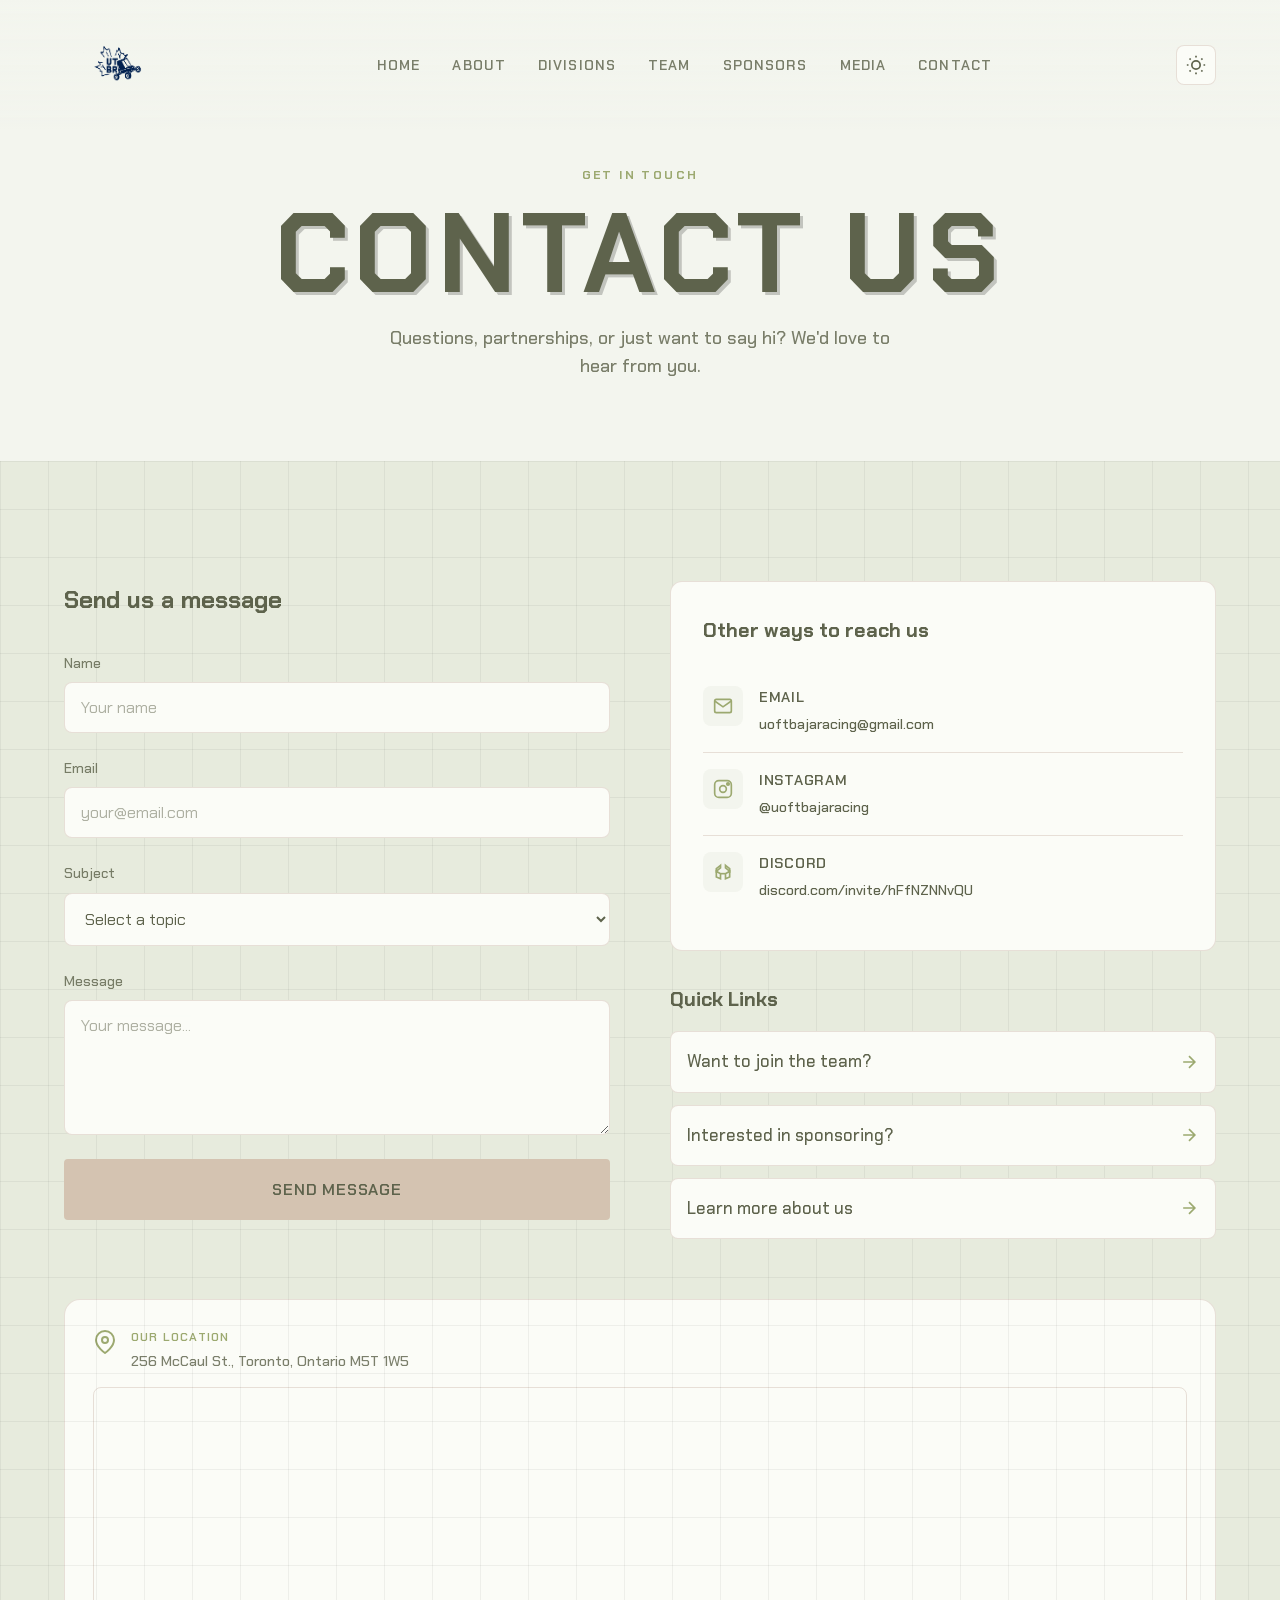
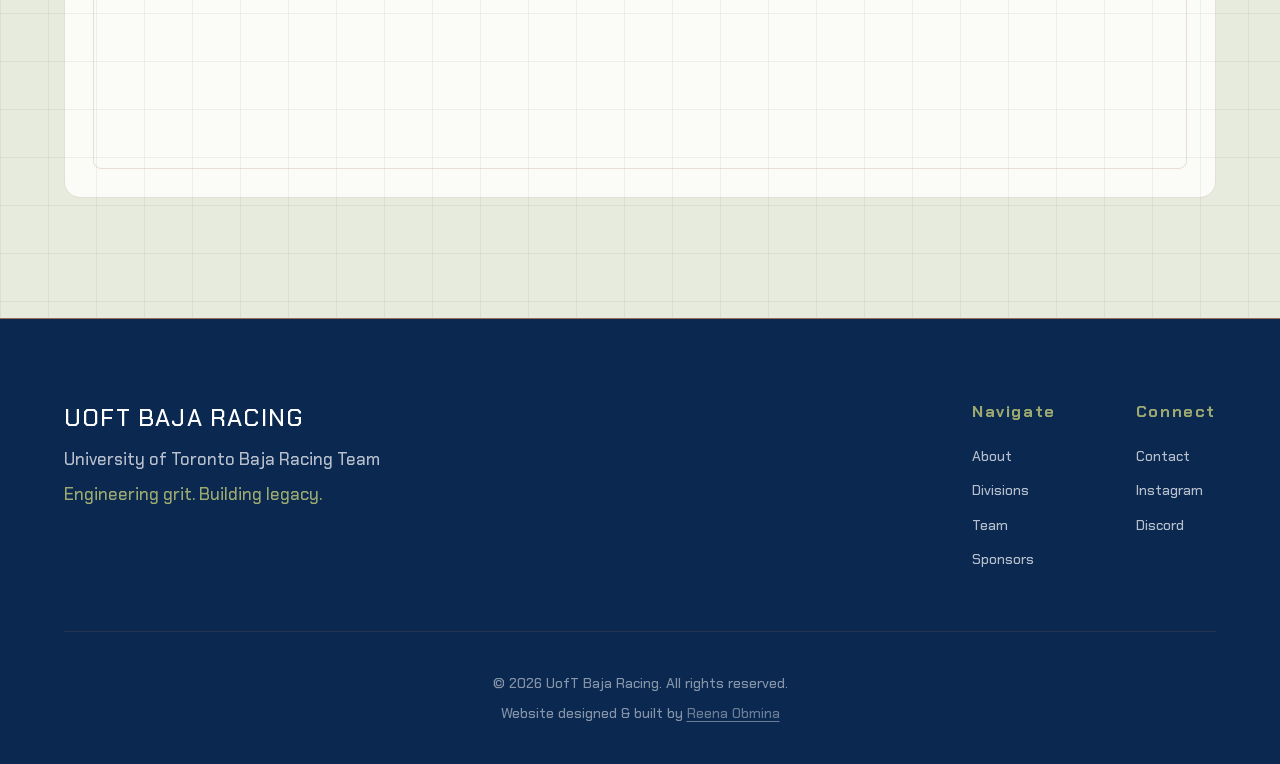
==== commit 185cfe06: "enahnced design + map" ====
--- a/contact.html
+++ b/contact.html
@@ -139,18 +139,6 @@
                             </div>
                         </div>
 
-                        <div class="contact-method">
-                            <div class="contact-icon">
-                                <svg viewBox="0 0 24 24" fill="none" stroke="currentColor" stroke-width="2">
-                                    <path d="M21 10c0 7-9 13-9 13s-9-6-9-13a9 9 0 0 1 18 0z"/>
-                                    <circle cx="12" cy="10" r="3"/>
-                                </svg>
-                            </div>
-                            <div class="contact-details">
-                                <span class="contact-label">Location</span>
-                                <span>256 McCaul St.<br>Toronto, Ontario M5T 1W5</span>
-                            </div>
-                        </div>
                     </div>
 
                     <!-- Quick Links -->
@@ -177,6 +165,32 @@
                     </div>
                 </div>
             </div>
+
+            <!-- Map Card -->
+            <div class="contact-map-card">
+                <div class="map-card-header">
+                    <svg viewBox="0 0 24 24" fill="none" stroke="currentColor" stroke-width="2">
+                        <path d="M21 10c0 7-9 13-9 13s-9-6-9-13a9 9 0 0 1 18 0z"/>
+                        <circle cx="12" cy="10" r="3"/>
+                    </svg>
+                    <div>
+                        <span class="contact-label">Our Location</span>
+                        <p>256 McCaul St., Toronto, Ontario M5T 1W5</p>
+                    </div>
+                </div>
+                <div class="map-embed">
+                    <iframe
+                        src="https://www.google.com/maps?q=256+McCaul+St,+Toronto,+Ontario+M5T+1W5&output=embed"
+                        width="100%"
+                        height="380"
+                        style="border:0;"
+                        allowfullscreen=""
+                        loading="lazy"
+                        referrerpolicy="no-referrer-when-downgrade"
+                        title="256 McCaul St, Toronto">
+                    </iframe>
+                </div>
+            </div>
         </div>
     </section>
 
--- a/styles.css
+++ b/styles.css
@@ -4095,6 +4095,58 @@
     color: var(--accent);
 }
 
+/* Map Card */
+.contact-map-card {
+    background: var(--bg-card);
+    border: 1px solid var(--border-color);
+    border-radius: 16px;
+    padding: 28px;
+    margin-top: 48px;
+}
+
+.map-card-header {
+    display: flex;
+    align-items: flex-start;
+    gap: 14px;
+    margin-bottom: 16px;
+}
+
+.map-card-header svg {
+    width: 24px;
+    height: 24px;
+    flex-shrink: 0;
+    color: var(--accent);
+    margin-top: 2px;
+}
+
+.map-card-header .contact-label {
+    display: block;
+    font-size: 0.75rem;
+    font-weight: 600;
+    text-transform: uppercase;
+    letter-spacing: 0.1em;
+    color: var(--accent);
+    margin-bottom: 4px;
+}
+
+.map-card-header p {
+    margin: 0;
+    font-size: 0.9rem;
+    color: var(--text-secondary);
+    line-height: 1.4;
+}
+
+.map-embed {
+    width: 100%;
+    border-radius: 8px;
+    overflow: hidden;
+    border: 1px solid var(--border-color);
+}
+
+.map-embed iframe {
+    display: block;
+}
+
 /* ========================================
    RESPONSIVE - NEW PAGES
    ======================================== */
